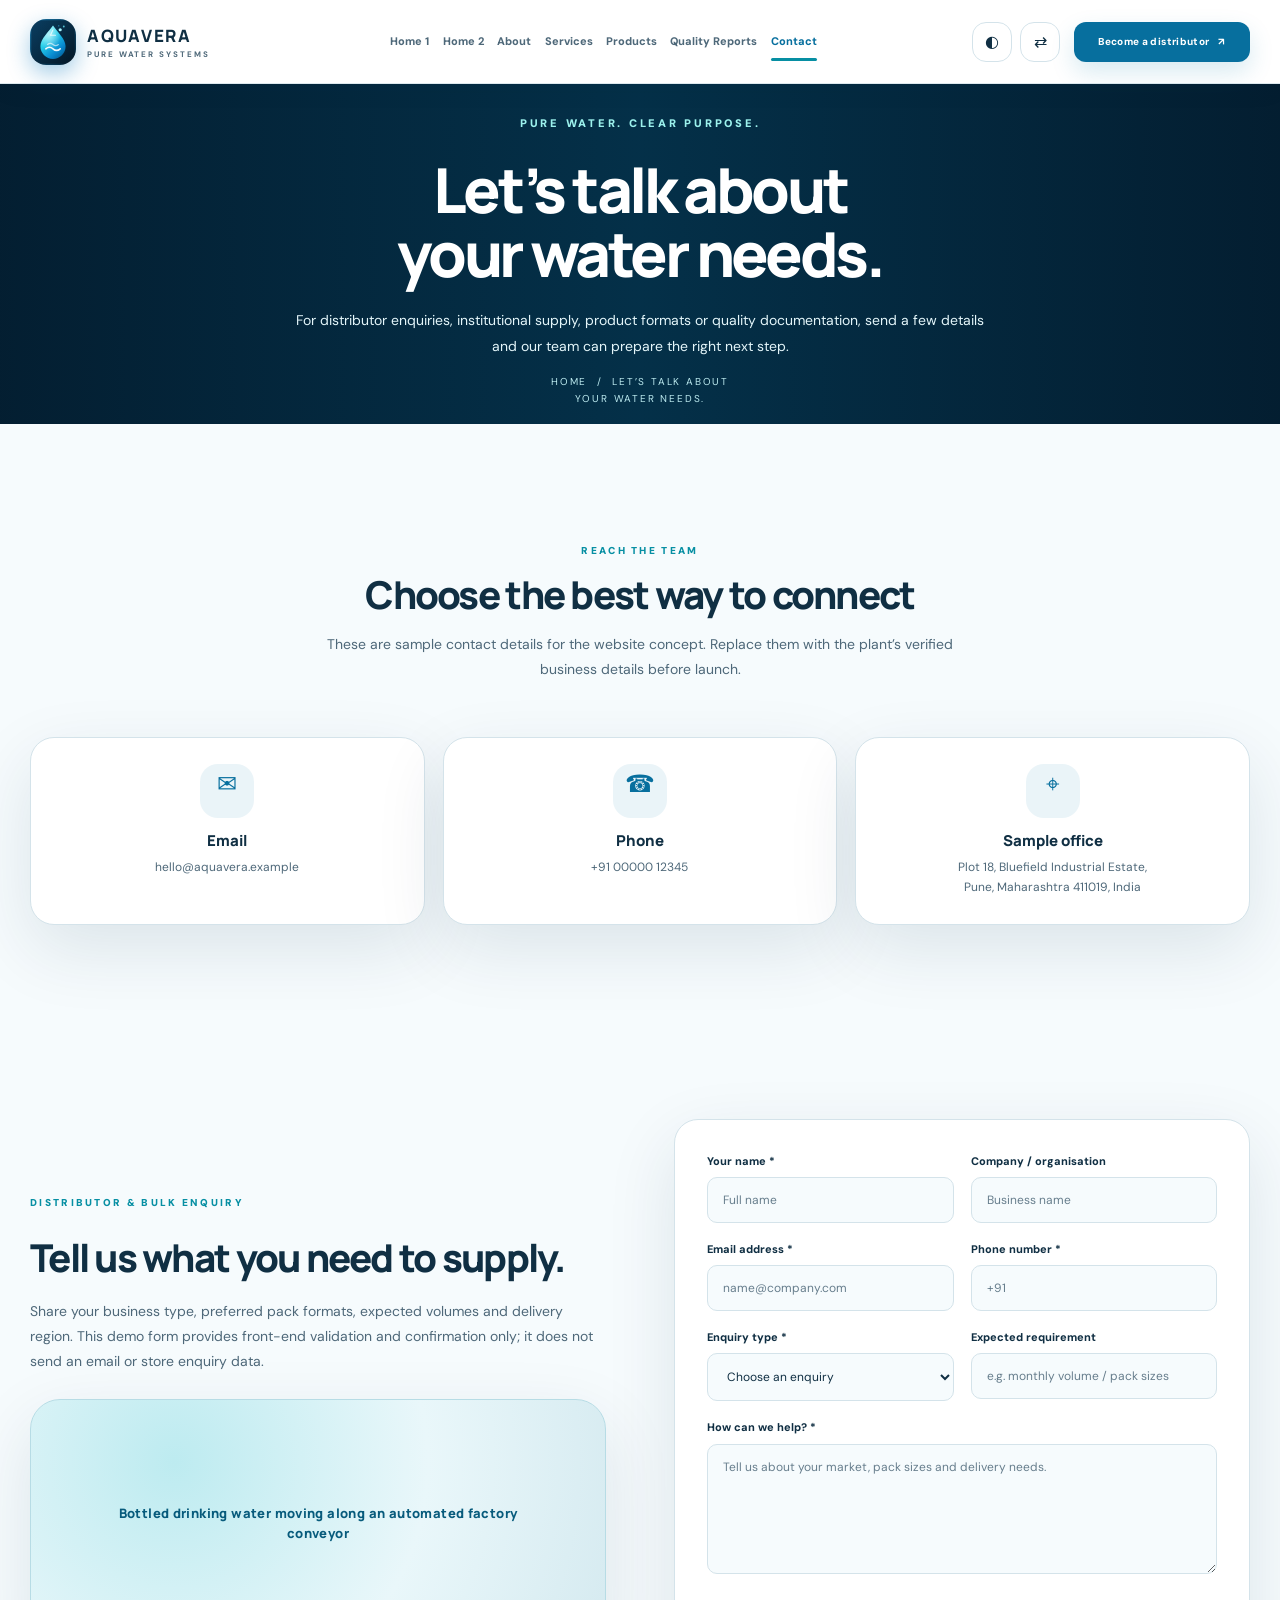
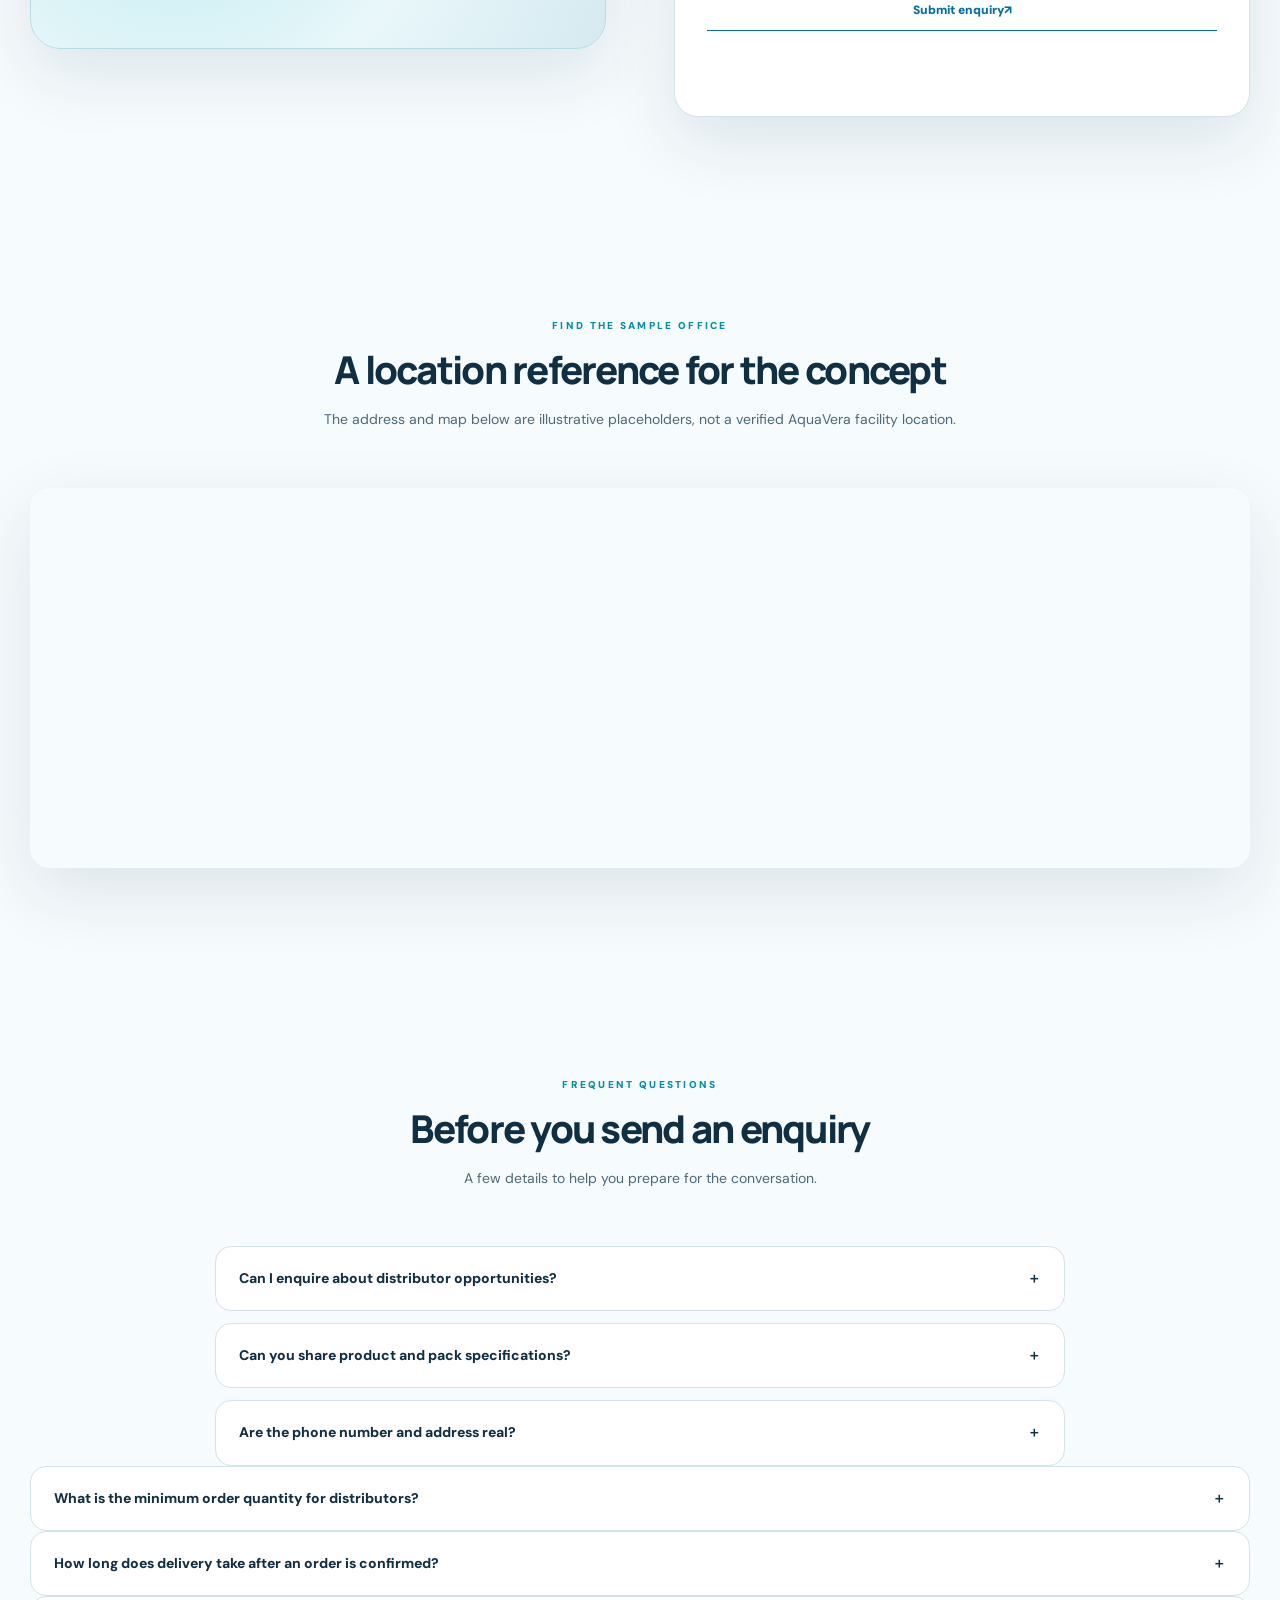
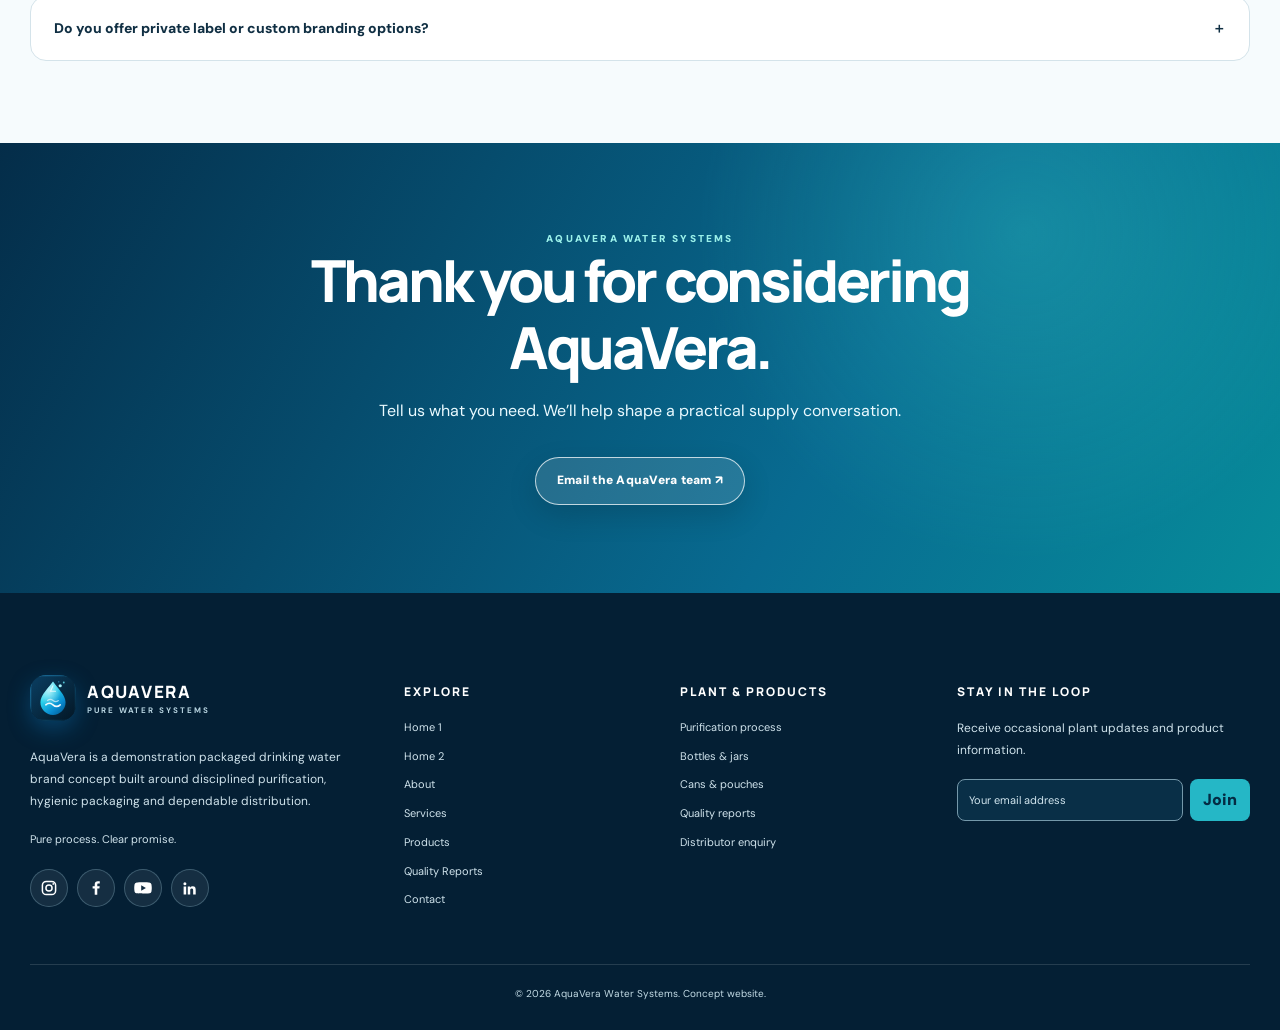
==== contact.html @ 840693f1 "Initial commit for Packaged Drinking Water Plant" ====
<!doctype html><html lang="en" dir="ltr" data-theme="light"><head>
<meta charset="utf-8"><meta name="viewport" content="width=device-width,initial-scale=1">
<title>Contact | AquaVera</title><meta name="description" content="Contact AquaVera for sample distributor, bulk supply, product and quality enquiries.">
<meta name="theme-color" content="#087bb8"><link rel="icon" href="assets/favicon.svg" type="image/svg+xml">
<link rel="preconnect" href="https://fonts.googleapis.com"><link rel="preconnect" href="https://fonts.gstatic.com" crossorigin>
<link rel="stylesheet" href="assets/style.css">
<script>try{let t=localStorage.getItem('aquavera-theme');if(t)document.documentElement.dataset.theme=t;let d=localStorage.getItem('aquavera-dir');if(d)document.documentElement.dir=d;}catch(e){}</script>
</head><body class="inner-page"><header class="site-header"><div class="container nav-wrap">
      <a class="brand" href="index.html" aria-label="AquaVera home"><span class="brand-mark"><span class="brand-drop"></span></span><span class="brand-name">AQUAVERA<small>PURE WATER SYSTEMS</small></span></a>
      <nav class="nav-links" aria-label="Main navigation"><a href="index.html" class="">Home 1</a><a href="home-2.html" class="">Home 2</a><a href="about.html" class="">About</a><a href="services.html" class="">Services</a><a href="products.html" class="">Products</a><a href="quality.html" class="">Quality Reports</a><a href="contact.html" class="active">Contact</a>
       <div class="mobile-tools"><button class="tool-btn theme-toggle" aria-label="Switch light or dark theme" title="Theme">◐</button><button class="tool-btn dir-toggle" aria-label="Switch RTL or LTR" title="RTL / LTR">⇄</button></div>
       <a class="mobile-nav-cta" href="contact.html#distributor">Become a distributor <span aria-hidden="true">↗</span></a>
      </nav>
      <div class="nav-tools"><button class="tool-btn theme-toggle" aria-label="Switch light or dark theme" title="Theme">◐</button><button class="tool-btn dir-toggle" aria-label="Switch RTL or LTR" title="RTL / LTR">⇄</button></div><a class="nav-cta" href="contact.html#distributor">Become a distributor <span>↗</span></a>
      
      <button class="menu-toggle" type="button" aria-label="Open navigation menu" aria-expanded="false"><span></span><span></span><span></span></button>
    </div></header><main><section class="hero inner-hero" style="background-image:url('https://images.pexels.com/photos/40800623/pexels-photo-40800623.jpeg?cs=srgb&dl=pexels-tu-n-nguy-n-van-2158117329-40800623.jpg&fm=jpg')">
      <div class="hero-content reveal"><span class="eyebrow">PURE WATER. CLEAR PURPOSE.</span><h1>Let’s talk about<br>your water needs.</h1><p>For distributor enquiries, institutional supply, product formats or quality documentation, send a few details and our team can prepare the right next step.</p>
      <div class="hero-actions"><a class="text-link" href="products.html">Explore our range <span>↗</span></a><a class="text-link" href="contact.html#distributor">Talk to our team</a></div>
      <div class="breadcrumb">Home&nbsp; / &nbsp;Let’s talk about<br>your water needs.</div>
      </div></section><section class="section"><div class="container"><div class="section-head reveal"><span class="eyebrow">REACH THE TEAM</span><h2>Choose the best way to connect</h2><p>These are sample contact details for the website concept. Replace them with the plant’s verified business details before launch.</p></div>
 <div class="contact-grid"><article class="contact-card reveal"><div class="value-icon">✉</div><h3>Email</h3><p><a href="mailto:hello@aquavera.example">hello@aquavera.example</a></p></article><article class="contact-card reveal"><div class="value-icon">☎</div><h3>Phone</h3><p><a href="tel:+910000012345">+91 00000 12345</a></p></article><article class="contact-card reveal"><div class="value-icon">⌖</div><h3>Sample office</h3><p>Plot 18, Bluefield Industrial Estate,<br>Pune, Maharashtra 411019, India</p></article></div>
 </div></section><section class="section compact" id="distributor"><div class="container two-col"><div class="copy reveal"><span class="eyebrow">DISTRIBUTOR & BULK ENQUIRY</span><h2>Tell us what you need to supply.</h2><p>Share your business type, preferred pack formats, expected volumes and delivery region. This demo form provides front-end validation and confirmation only; it does not send an email or store enquiry data.</p><div class="media-frame media-small reveal" style="margin-top:24px"><img src="https://images.pexels.com/photos/18631424/pexels-photo-18631424.jpeg?cs=srgb&dl=pexels-vladimirsrajber-18631424.jpg&fm=jpg" alt="Bottled drinking water moving along an automated factory conveyor" loading="lazy" data-fallback class=""></div></div>
 <form class="form-card reveal" id="distributorForm"><div class="form-grid">
 <div class="field"><label for="name">Your name *</label><input id="name" name="name" required placeholder="Full name"></div>
 <div class="field"><label for="company">Company / organisation</label><input id="company" name="company" placeholder="Business name"></div>
 <div class="field"><label for="email">Email address *</label><input id="email" name="email" type="email" required placeholder="name@company.com"></div>
 <div class="field"><label for="phone">Phone number *</label><input id="phone" name="phone" type="tel" required pattern="[0-9+() -](7, 18)" placeholder="+91"></div>
 <div class="field"><label for="interest">Enquiry type *</label><select id="interest" name="interest" required><option value="">Choose an enquiry</option><option>Become a distributor</option><option>Bulk / institutional supply</option><option>Product formats</option><option>Quality documentation</option><option>Other</option></select></div>
 <div class="field"><label for="volume">Expected requirement</label><input id="volume" name="volume" placeholder="e.g. monthly volume / pack sizes"></div>
 <div class="field full"><label for="message">How can we help? *</label><textarea id="message" name="message" required placeholder="Tell us about your market, pack sizes and delivery needs."></textarea></div>
 <div class="field full"><button class="plain-submit" type="submit">Submit enquiry <span>↗</span></button><p class="form-feedback" id="formFeedback" aria-live="polite"></p></div>
 </div></form>
 </div></section><section class="section"><div class="container"><div class="section-head reveal"><span class="eyebrow">FIND THE SAMPLE OFFICE</span><h2>A location reference for the concept</h2><p>The address and map below are illustrative placeholders, not a verified AquaVera facility location.</p></div>
 <iframe class="map-frame reveal" title="Map showing a sample industrial area in Pune" loading="lazy" referrerpolicy="no-referrer-when-downgrade" src="https://www.google.com/maps?q=Bluefield%20Industrial%20Estate%2C%20Pune%2C%20Maharashtra&output=embed"></iframe>
 </div></section><section class="section compact"><div class="container"><div class="section-head reveal"><span class="eyebrow">FREQUENT QUESTIONS</span><h2>Before you send an enquiry</h2><p>A few details to help you prepare for the conversation.</p></div>
 <div class="faq-list"><div class="faq-item"><button class="faq-question" aria-expanded="false">Can I enquire about distributor opportunities? <span>＋</span></button><div class="faq-answer">Yes. Use the enquiry form and select “Become a distributor”. Include your target region, customer channels and estimated monthly requirement.</div></div><div class="faq-item"><button class="faq-question" aria-expanded="false">Can you share product and pack specifications? <span>＋</span></button><div class="faq-answer">Product availability and specifications must be confirmed by the operating plant. You can request the relevant product details through the form.</div></div><div class="faq-item"><button class="faq-question" aria-expanded="false">Are the phone number and address real? <span>＋</span></button><div class="faq-answer">No. They are dummy sample details for this design concept and must be replaced before the website goes live.</div></div></div><div class="faq-item"><button class="faq-question" aria-expanded="false">What is the minimum order quantity for distributors? <span>＋</span></button><div class="faq-answer">Minimum order quantities depend on the pack type and delivery region. Typically, bulk distribution begins at a pallet-level commitment. Contact us through the form for pack-specific MOQ details.</div></div><div class="faq-item"><button class="faq-question" aria-expanded="false">How long does delivery take after an order is confirmed? <span>＋</span></button><div class="faq-answer">Standard dispatch timelines range from 2 to 5 working days depending on stock availability, pack type, and delivery distance. Expedited delivery for large institutional orders can be discussed at the time of enquiry.</div></div><div class="faq-item"><button class="faq-question" aria-expanded="false">Do you offer private label or custom branding options? <span>＋</span></button><div class="faq-answer">Yes. AquaVera can explore private label packaging for established distributors and institutional buyers. This includes custom labels, cap colours, and selected pack formats. Reach out through the enquiry form with your branding brief.</div></div>
 </div></section><section class="quote-band"><div class="container reveal"><span class="eyebrow">AQUAVERA WATER SYSTEMS</span><h2>Thank you for considering AquaVera.</h2><p>Tell us what you need. We’ll help shape a practical supply conversation.</p><a class="text-link" href="mailto:hello@aquavera.example">Email the AquaVera team ↗</a></div></section></main><footer class="footer"><div class="container">
     <div class="footer-grid">
      <div><a class="brand" href="index.html" aria-label="AquaVera home"><span class="brand-mark"><span class="brand-drop"></span></span><span class="brand-name">AQUAVERA<small>PURE WATER SYSTEMS</small></span></a><p class="footer-intro">AquaVera is a demonstration packaged drinking water brand concept built around disciplined purification, hygienic packaging and dependable distribution.</p><div class="footer-links"><span>Pure process. Clear promise.</span></div><div class="footer-social" aria-label="Social media links">
<a class="social-btn" href="https://www.instagram.com/" target="_blank" rel="noopener noreferrer" aria-label="Instagram"><svg viewBox="0 0 24 24" aria-hidden="true"><rect x="3.2" y="3.2" width="17.6" height="17.6" rx="5.2" fill="none" stroke="currentColor" stroke-width="2"/><circle cx="12" cy="12" r="4.1" fill="none" stroke="currentColor" stroke-width="2"/><circle cx="17.7" cy="6.6" r="1.2" fill="currentColor"/></svg></a>
<a class="social-btn" href="https://www.facebook.com/" target="_blank" rel="noopener noreferrer" aria-label="Facebook"><svg viewBox="0 0 24 24" aria-hidden="true"><path fill="currentColor" d="M13.7 21v-8.2h2.8l.4-3.2h-3.2V7.5c0-.9.3-1.6 1.6-1.6H17V3.1c-.3 0-1.3-.1-2.5-.1-2.5 0-4.2 1.5-4.2 4.3v2.3H7.5v3.2h2.8V21z"/></svg></a>
<a class="social-btn" href="https://www.youtube.com/" target="_blank" rel="noopener noreferrer" aria-label="YouTube"><svg viewBox="0 0 24 24" aria-hidden="true"><path fill="currentColor" d="M23.2 7a3 3 0 0 0-2.1-2.1C19.2 4.4 12 4.4 12 4.4s-7.2 0-9.1.5A3 3 0 0 0 .8 7 31 31 0 0 0 .3 12a31 31 0 0 0 .5 5 3 3 0 0 0 2.1 2.1c1.9.5 9.1.5 9.1.5s7.2 0 9.1-.5a3 3 0 0 0 2.1-2.1 31 31 0 0 0 .5-5 31 31 0 0 0-.5-5ZM9.6 15.7V8.3l6.3 3.7z"/></svg></a>
<a class="social-btn" href="https://www.linkedin.com/" target="_blank" rel="noopener noreferrer" aria-label="LinkedIn"><svg viewBox="0 0 24 24" aria-hidden="true"><path fill="currentColor" d="M5.2 8.4a2 2 0 1 0 0-4 2 2 0 0 0 0 4ZM3.5 10h3.4v10.5H3.5zm5.5 0h3.3v1.4h.1a3.6 3.6 0 0 1 3.2-1.7c3.4 0 4 2.2 4 5v5.8h-3.4v-5.1c0-1.2 0-2.8-1.8-2.8s-2.1 1.3-2.1 2.7v5.2H9z"/></svg></a>
</div></div>
      <div><h3>Explore</h3><div class="footer-links"><a href="index.html">Home 1</a><a href="home-2.html">Home 2</a><a href="about.html">About</a><a href="services.html">Services</a><a href="products.html">Products</a><a href="quality.html">Quality Reports</a><a href="contact.html">Contact</a></div></div>
      <div><h3>Plant & Products</h3><div class="footer-links"><a href="services.html">Purification process</a><a href="products.html">Bottles & jars</a><a href="products.html">Cans & pouches</a><a href="quality.html">Quality reports</a><a href="contact.html#distributor">Distributor enquiry</a></div></div>
      <div><h3>Stay in the loop</h3><p class="footer-intro">Receive occasional plant updates and product information.</p><form class="footer-newsletter"><input type="email" required placeholder="Your email address" aria-label="Your email address"><button type="submit">Join</button></form><p class="form-feedback" aria-live="polite"></p></div>
     </div><div class="footer-bottom"><span>© 2026 AquaVera Water Systems. Concept website.</span></div>
    </div></footer><a href="#" class="back-top" aria-label="Back to top">↑</a><script src="assets/app.js"></script></body></html>
---- assets/style.css ----
@import url('https://fonts.googleapis.com/css2?family=DM+Sans:wght@400;500;600;700&family=Manrope:wght@400;500;600;700;800&display=swap');
:root{
 --bg:#f4f9fc;--surface:#fff;--surface-2:#eaf3f8;--text:#102c3e;--muted:#597385;--line:#d6e4eb;
 --blue:#087bb8;--blue-2:#075b8d;--aqua:#1ab8c8;--mint:#b8f2e9;--nav:#ffffffeb;--shadow:0 18px 50px rgba(12,57,81,.10);
 --inner-hero-height-desktop:300px;--inner-hero-height-tablet:260px;--inner-hero-height-mobile:220px;
 --radius:22px;--container:1180px
}
html[data-theme="dark"]{
 --bg:#071c2b;--surface:#0d2a3d;--surface-2:#12354a;--text:#edf8fc;--muted:#a8c2d0;--line:#24485d;
 --blue:#39bce5;--blue-2:#8bdcf1;--aqua:#53d5dc;--mint:#163d4b;--nav:#092438f2;--shadow:0 18px 55px rgba(0,0,0,.28)
}
*{box-sizing:border-box}
html{scroll-behavior:smooth;scroll-padding-top:92px}
body{margin:0;background:var(--bg);color:var(--text);font-family:"DM Sans",sans-serif;line-height:1.65;transition:background .25s,color .25s;overflow-x:hidden}
body,button,input,textarea,select{font-family:"DM Sans",sans-serif}
img{display:block;max-width:100%}
a{color:inherit;text-decoration:none}
button{font:inherit}
.container{width:min(var(--container),calc(100% - 48px));margin-inline:auto}
.site-header{position:sticky;top:0;z-index:1000;background:var(--nav);backdrop-filter:blur(18px);border-bottom:1px solid var(--line);transition:background .3s,box-shadow .3s,border-color .3s}
.site-header.scrolled{background:color-mix(in srgb,var(--nav) 92%,transparent);box-shadow:0 10px 30px rgba(3,27,45,.14);border-bottom-color:color-mix(in srgb,var(--line) 75%,var(--aqua))}
.nav-wrap{height:82px;display:flex;align-items:center;justify-content:space-between;gap:24px}
.brand{display:inline-flex;align-items:center;gap:11px;min-width:190px}
.brand-mark{width:42px;height:42px;border-radius:14px;background:linear-gradient(145deg,#0a8dc4,#063b63);display:grid;place-items:center;position:relative;box-shadow:inset 0 2px 3px #ffffff66,0 7px 18px #087bb833}
.brand-drop{width:18px;height:23px;background:linear-gradient(145deg,#8af2ef,#14b8cb);border-radius:70% 35% 65% 35%;transform:rotate(45deg);box-shadow:inset -2px -2px 4px #087bb866}
.brand-name{font:800 16px/1 "Manrope",sans-serif;letter-spacing:.08em;color:var(--text)}
.brand-name small{display:block;margin-top:6px;font:700 8px/1 "DM Sans",sans-serif;letter-spacing:.24em;color:var(--muted)}
.nav-links{display:flex;align-items:center;justify-content:center;gap:clamp(13px,2vw,27px);flex:1}
.nav-links a{font-size:12px;font-weight:700;color:var(--muted);white-space:nowrap;position:relative;padding:10px 0}
.nav-links a:hover,.nav-links a.active{color:var(--blue)}
.nav-links a.active:after{content:"";height:2px;background:var(--aqua);position:absolute;bottom:2px;left:0;right:0;border-radius:2px}
.nav-tools{display:flex;align-items:center;gap:8px}
.tool-btn{border:1px solid var(--line);background:var(--surface);color:var(--text);width:38px;height:38px;border-radius:50%;display:grid;place-items:center;cursor:pointer;transition:.2s}
.tool-btn:hover{border-color:var(--aqua);color:var(--blue);transform:translateY(-2px)}
.nav-cta,.btn{display:inline-flex;align-items:center;justify-content:center;gap:9px;border:0;border-radius:999px;padding:13px 21px;background:var(--blue);color:#fff;font-size:12px;font-weight:800;letter-spacing:.02em;cursor:pointer;transition:transform .22s,box-shadow .22s,background .22s}
.nav-cta:hover,.btn:hover{transform:translateY(-3px);box-shadow:0 12px 25px #087bb833;background:var(--blue-2)}
.btn-outline{background:transparent;color:var(--blue);border:1px solid var(--blue)}
.btn-outline:hover{color:#fff}
.menu-toggle{display:none;width:42px;height:42px;border:1px solid var(--line);background:var(--surface);border-radius:12px;cursor:pointer;align-items:center;justify-content:center;flex-direction:column;gap:5px}
.menu-toggle span{width:18px;height:2px;background:var(--text);border-radius:2px;transition:.2s}
.menu-toggle[aria-expanded="true"] span:first-child{transform:translateY(7px) rotate(45deg)}
.menu-toggle[aria-expanded="true"] span:nth-child(2){opacity:0}
.menu-toggle[aria-expanded="true"] span:last-child{transform:translateY(-7px) rotate(-45deg)}
.mobile-tools{display:none}
.hero{position:relative;isolation:isolate;display:grid;place-items:center;text-align:center;overflow:hidden;background:#073b5a;color:#fff}
.home-hero{min-height:650px;padding:100px 0;background-size:cover;background-position:center}
.home-hero:before,.inner-hero:before{content:"";position:absolute;inset:0;z-index:-1;background:linear-gradient(90deg,rgba(3,30,48,.82),rgba(4,50,76,.55),rgba(2,35,55,.72))}
.home-hero:after{content:"";position:absolute;inset:0;z-index:-1;background:radial-gradient(circle at 50% 15%,#51d7dc33,transparent 42%)}
.hero-content{width:min(900px,calc(100% - 36px));margin:auto;text-align:center}
.eyebrow{display:inline-flex;align-items:center;gap:9px;text-transform:uppercase;letter-spacing:.22em;font-size:10px;font-weight:900;color:var(--aqua)}
.hero .eyebrow{color:#9cf2ed}
.hero h1{font:800 clamp(42px,6vw,76px)/1.08 "Manrope",sans-serif;letter-spacing:-.055em;margin:20px auto 18px;max-width:900px;color:#fff;text-align:center}
.hero h1 span{color:#9af0e9}
.hero p{max-width:680px;margin:0 auto 28px;color:#e4f5fa;font-size:16px;line-height:1.8;text-align:center}
.hero-actions{display:flex;justify-content:center;align-items:center;gap:12px;flex-wrap:wrap}
.hero .btn-outline{color:#fff;border-color:#ffffffa8}
.hero .btn-outline:hover{background:#ffffff22}
.hero-note{margin:36px auto 0;color:#d5eff6;font-size:10px;letter-spacing:.12em;text-transform:uppercase}
.hero-note b{color:#9af0e9}
.inner-hero{height:var(--inner-hero-height-desktop);min-height:var(--inner-hero-height-desktop);padding:25px 0;background-size:cover;background-position:center;display:grid;place-items:center;text-align:center;position:relative;isolation:isolate;color:#fff}
.inner-hero:before{background:linear-gradient(90deg,rgba(2,27,43,.84),rgba(2,50,76,.66),rgba(2,27,43,.84))}
.inner-hero .hero-content{width:min(850px,calc(100% - 36px))}
.inner-hero h1{font:800 clamp(34px,4.4vw,54px)/1.12 "Manrope",sans-serif;margin:8px auto 9px;color:#fff;text-align:center;letter-spacing:-.04em}
.inner-hero p{font-size:13px;color:#e2f5fa;margin:0 auto;max-width:650px}
.breadcrumb{font-size:10px;letter-spacing:.12em;text-transform:uppercase;color:#bdebf0;margin-top:14px}
section{scroll-margin-top:90px}
.section{padding:100px 0;position:relative}
.section.compact{padding:76px 0}
.section-head{text-align:center;max-width:760px;margin:0 auto 46px}
.section-head .eyebrow{margin-bottom:13px}
.section-head h2{font:800 clamp(30px,4vw,48px)/1.16 "Manrope",sans-serif;letter-spacing:-.045em;margin:0 auto 15px;text-align:center;color:var(--text)}
.section-head p{color:var(--muted);font-size:14px;margin:0 auto;text-align:center;max-width:650px}
.center{text-align:center}
.grid{display:grid;gap:24px}
.two-col{display:grid;grid-template-columns:1fr 1fr;gap:60px;align-items:center}
.media-frame{position:relative;border-radius:var(--radius);overflow:hidden;background:linear-gradient(135deg,#cceef1,#eaf5fa);box-shadow:var(--shadow)}
.media-frame img{width:100%;height:100%;object-fit:cover;transition:transform .7s}
.media-frame:hover img{transform:scale(1.045)}
.media-tall{height:510px}
.media-wide{height:360px}
.media-small{height:250px}
.image-caption{position:absolute;left:16px;right:16px;bottom:16px;background:#052f49d9;color:#fff;border-radius:12px;padding:13px 16px;font-size:11px;backdrop-filter:blur(8px)}
.copy{text-align:left}
.copy h2{font:800 clamp(30px,3.6vw,45px)/1.16 "Manrope",sans-serif;letter-spacing:-.045em;margin:12px 0 18px;text-align:left}
.copy p{color:var(--muted);font-size:14px;line-height:1.85;text-align:left}
.copy .actions{display:flex;justify-content:flex-start;gap:12px;flex-wrap:wrap;margin-top:24px}
.stat-strip{background:var(--surface);border-block:1px solid var(--line);padding:28px 0}
.stats{display:grid;grid-template-columns:repeat(4,1fr);gap:20px}
.stat{text-align:center;padding:12px}
.stat strong{display:block;font:800 32px/1.2 "Manrope",sans-serif;color:var(--blue)}
.stat span{display:block;color:var(--muted);font-size:10px;font-weight:800;letter-spacing:.13em;text-transform:uppercase;margin-top:7px}
.feature-grid{grid-template-columns:repeat(3,1fr)}
.feature-card{background:var(--surface);border:1px solid var(--line);border-radius:18px;overflow:hidden;box-shadow:var(--shadow);transition:transform .25s,border-color .25s}
.feature-card:hover{transform:translateY(-7px);border-color:var(--aqua)}
.feature-card .card-image{height:210px;overflow:hidden;background:var(--surface-2)}
.feature-card .card-image img{width:100%;height:100%;object-fit:cover;transition:transform .6s}
.feature-card:hover .card-image img{transform:scale(1.05)}
.card-body{padding:24px}
.card-body .index{font-size:10px;color:var(--blue);letter-spacing:.14em;font-weight:900}
.card-body h3{font:800 20px/1.25 "Manrope",sans-serif;margin:8px 0 10px;text-align:center}
.card-body p{color:var(--muted);font-size:12px;line-height:1.8;text-align:center;margin:0}
.text-link{display:inline-flex;align-items:center;justify-content:center;gap:8px;color:var(--blue);font-size:11px;font-weight:900;margin-top:16px}
.text-link:hover{color:var(--aqua)}
.process-grid{display:grid;grid-template-columns:repeat(4,1fr);gap:16px}
.process-card{padding:24px 18px;border:1px solid var(--line);border-radius:16px;background:var(--surface);text-align:center;position:relative;overflow:hidden}
.process-card:before{content:"";position:absolute;inset:0 auto 0 0;width:3px;background:linear-gradient(var(--aqua),var(--blue));opacity:.7}
.process-card .step{width:42px;height:42px;border-radius:50%;display:grid;place-items:center;background:var(--surface-2);color:var(--blue);font:800 13px "Manrope";margin:0 auto 14px}
.process-card h3{font:800 15px "Manrope";margin:0 0 8px;text-align:center}
.process-card p{font-size:11px;color:var(--muted);margin:0;text-align:center}
.split-band{background:var(--surface-2);overflow:hidden}
.split-band .container{display:grid;grid-template-columns:1fr 1fr;align-items:center;gap:56px}
.split-band .media-frame{border-radius:0 100px 0 0;box-shadow:none}
.split-band .copy{padding:30px 0}
.quote-band{background:linear-gradient(120deg,#063b5c,#087bb8);color:white;padding:74px 0;text-align:center;position:relative;overflow:hidden}
.quote-band h2{color:white;font:800 clamp(30px,4vw,48px)/1.15 "Manrope";margin:0 auto 15px;text-align:center}
.quote-band p{color:#d8f1f7;max-width:640px;margin:0 auto 24px;text-align:center}
.quote-band .btn{background:#fff;color:#075b8d}
.quote-band .eyebrow{color:#9af0e9}
.timeline{max-width:850px;margin:auto;display:grid;gap:0}
.timeline-item{display:grid;grid-template-columns:120px 1fr;gap:25px;padding:22px 0;border-bottom:1px solid var(--line);align-items:start}
.timeline-item time{font:800 18px "Manrope";color:var(--blue);text-align:center}
.timeline-item h3{margin:0 0 5px;font:800 17px "Manrope";text-align:center}
.timeline-item p{margin:0;color:var(--muted);font-size:12px;text-align:center}
.product-grid{display:grid;grid-template-columns:repeat(3,1fr);gap:22px}
.product-card{border:1px solid var(--line);border-radius:20px;background:var(--surface);overflow:hidden;box-shadow:var(--shadow)}
.product-card img{width:100%;height:245px;object-fit:cover;background:var(--surface-2)}
.product-card .card-body{padding:23px;text-align:center}
.product-tag{display:inline-block;background:var(--surface-2);color:var(--blue);border-radius:50px;padding:5px 11px;font-size:9px;font-weight:900;letter-spacing:.1em;text-transform:uppercase}
.product-card h3{text-align:center;font:800 21px "Manrope";margin:12px 0 6px}
.product-card p{text-align:center;color:var(--muted);font-size:12px;margin:0}
.product-specs{display:flex;justify-content:center;gap:9px;flex-wrap:wrap;margin:15px 0}
.product-specs span{font-size:10px;padding:6px 10px;border-radius:40px;background:var(--surface-2);color:var(--muted)}
.value-grid{display:grid;grid-template-columns:repeat(3,1fr);gap:18px}
.value-card{padding:26px;border:1px solid var(--line);border-radius:16px;background:var(--surface);text-align:center}
.value-icon{width:48px;height:48px;border-radius:15px;background:var(--surface-2);color:var(--blue);display:grid;place-items:center;font-size:22px;margin:0 auto 15px}
.value-card h3{font:800 17px "Manrope";text-align:center;margin:0 0 8px}
.value-card p{font-size:12px;color:var(--muted);text-align:center;margin:0}
.quality-list{display:grid;grid-template-columns:1fr 1fr;gap:16px}
.quality-item{display:flex;gap:15px;padding:20px;border-radius:14px;background:var(--surface);border:1px solid var(--line);align-items:flex-start}
.quality-item .tick{flex:0 0 28px;height:28px;border-radius:50%;background:#d6f8f0;color:#087b69;display:grid;place-items:center;font-weight:900}
.quality-item h3{font:800 14px "Manrope";margin:0 0 4px;text-align:start}
.quality-item p{font-size:11px;color:var(--muted);margin:0}
.report-table-wrap{overflow-x:auto;border:1px solid var(--line);border-radius:16px;background:var(--surface);box-shadow:var(--shadow)}
.report-table{width:100%;border-collapse:collapse;min-width:680px}
.report-table th,.report-table td{padding:16px 18px;text-align:center;border-bottom:1px solid var(--line);font-size:12px}
.report-table th{background:var(--surface-2);color:var(--text);font-size:10px;letter-spacing:.1em;text-transform:uppercase}
.report-table td{color:var(--muted)}
.status{display:inline-flex;padding:5px 10px;border-radius:40px;background:#d9f8ed;color:#08745f;font-size:9px;font-weight:900}
.report-note{margin-top:15px;color:var(--muted);font-size:11px;text-align:center}
.form-card{background:var(--surface);border:1px solid var(--line);border-radius:22px;padding:32px;box-shadow:var(--shadow)}
.form-grid{display:grid;grid-template-columns:1fr 1fr;gap:17px}
.field{display:flex;flex-direction:column;gap:7px}
.field.full{grid-column:1/-1}
.field label{font-size:11px;font-weight:800;color:var(--text);text-align:start}
.field input,.field textarea,.field select{width:100%;padding:14px 15px;border:1px solid var(--line);border-radius:10px;background:var(--bg);color:var(--text);outline:none;font-size:12px}
.field input:focus,.field textarea:focus,.field select:focus{border-color:var(--blue);box-shadow:0 0 0 3px #1ab8c822}
.field textarea{min-height:130px;resize:vertical}
.field input::placeholder,.field textarea::placeholder{color:var(--muted);opacity:.85}
.form-feedback{font-size:12px;color:var(--blue);margin-top:14px;min-height:20px;text-align:center}
.contact-grid{display:grid;grid-template-columns:repeat(3,1fr);gap:18px}
.contact-card{padding:26px 20px;background:var(--surface);border:1px solid var(--line);border-radius:16px;text-align:center}
.contact-card .value-icon{margin-bottom:12px}
.contact-card h3{font:800 15px "Manrope";text-align:center;margin:0 0 7px}
.contact-card p,.contact-card a{font-size:12px;color:var(--muted);margin:0;text-align:center;overflow-wrap:anywhere}
.map-frame{width:100%;height:380px;border:0;border-radius:20px;filter:grayscale(.12) saturate(.85);box-shadow:var(--shadow)}
.faq-list{max-width:850px;margin:auto;display:grid;gap:12px}
.faq-item{border:1px solid var(--line);border-radius:14px;background:var(--surface);overflow:hidden}
.faq-question{width:100%;display:flex;justify-content:space-between;align-items:center;gap:15px;padding:18px 20px;border:0;background:transparent;color:var(--text);font-weight:800;font-size:13px;text-align:start;cursor:pointer}
.faq-answer{display:none;padding:0 20px 18px;color:var(--muted);font-size:12px}
.faq-item.open .faq-answer{display:block}
.footer{background:#062a42;color:#e8f6fb;padding:70px 0 24px}
.footer-grid{display:grid;grid-template-columns:1.4fr 1fr 1fr 1.2fr;gap:35px}
.footer .brand-name{color:#fff}.footer .brand-name small{color:#a8c8d8}
.footer-intro{color:#b6d1dd;font-size:12px;max-width:300px;margin:18px 0}
.footer h3{font:800 12px "Manrope";letter-spacing:.1em;text-transform:uppercase;color:#fff;margin:8px 0 18px;text-align:center}
.footer-links{display:grid;gap:10px;text-align:center}
.footer-links a,.footer-links span{font-size:11px;color:#b6d1dd}
.footer-links a:hover{color:#70e3e3}
.footer-newsletter{display:flex;gap:7px;margin-top:12px}
.footer-newsletter input{min-width:0;width:100%;padding:11px;border-radius:8px;border:1px solid #527487;background:#0b3a56;color:white;font-size:11px}
.footer-newsletter button{border:0;border-radius:8px;background:#25b7c6;color:#042c43;font-weight:900;padding:0 13px;cursor:pointer}
.footer-bottom{border-top:1px solid #ffffff22;margin-top:48px;padding-top:20px;display:flex;justify-content:space-between;gap:12px;flex-wrap:wrap;color:#a9c5d2;font-size:10px;text-align:center}
.back-top{position:fixed;bottom:22px;inset-inline-end:22px;width:42px;height:42px;border-radius:50%;background:var(--blue);color:white;display:grid;place-items:center;box-shadow:var(--shadow);opacity:0;pointer-events:none;transform:translateY(8px);transition:.25s;z-index:800}
.back-top.visible{opacity:1;pointer-events:auto;transform:none}
.reveal{opacity:0;transform:translateY(22px);transition:opacity .65s,transform .65s}
.reveal.in-view{opacity:1;transform:none}
.modal{position:fixed;inset:0;background:#001a2bbd;display:none;place-items:center;padding:20px;z-index:2000}
.modal.open{display:grid}
.modal-box{max-width:520px;width:100%;background:var(--surface);color:var(--text);padding:30px;border-radius:20px;box-shadow:var(--shadow);text-align:center}
.modal-box h3{text-align:center;font:800 22px "Manrope"}
.modal-box p{font-size:13px;color:var(--muted)}
.modal-close{border:0;background:var(--surface-2);color:var(--text);border-radius:50%;width:35px;height:35px;cursor:pointer;float:inline-end}
html[dir="rtl"] body{text-align:right}
html[dir="rtl"] .section-head,html[dir="rtl"] .hero-content,html[dir="rtl"] .hero h1,html[dir="rtl"] .hero p,html[dir="rtl"] .section-head h2,html[dir="rtl"] .section-head p,html[dir="rtl"] .card-body h3,html[dir="rtl"] .card-body p,html[dir="rtl"] .product-card h3,html[dir="rtl"] .product-card p,html[dir="rtl"] .value-card h3,html[dir="rtl"] .value-card p,html[dir="rtl"] .contact-card h3,html[dir="rtl"] .contact-card p{text-align:center}
html[dir="rtl"] .copy,html[dir="rtl"] .copy h2,html[dir="rtl"] .copy p{text-align:right;margin-inline:0}
html[dir="rtl"] .copy .actions{justify-content:flex-start}
html[dir="rtl"] .nav-links{direction:rtl}
html[dir="rtl"] .footer-links{text-align:center}
html[dir="rtl"] .footer-newsletter{direction:rtl}
@media(max-width:1050px){
 .nav-links{gap:13px}.nav-links a{font-size:11px}.nav-cta{padding:11px 15px}
 .two-col{gap:35px}.feature-grid{grid-template-columns:repeat(2,1fr)}.process-grid{grid-template-columns:repeat(2,1fr)}
 .footer-grid{grid-template-columns:repeat(2,1fr)}
}
@media(max-width:820px){
 .nav-wrap{height:72px}.nav-links{display:none}
 .nav-tools{display:none}
 .menu-toggle{display:flex}
 .nav-wrap.menu-open{position:relative}
 .nav-links.mobile-open{display:flex;position:absolute;top:72px;left:0;right:0;background:var(--surface);border:1px solid var(--line);box-shadow:var(--shadow);padding:20px 24px 12px;flex-direction:column;align-items:stretch;gap:0;max-height:calc(100vh - 80px);overflow:auto}
 .nav-links.mobile-open a{text-align:center;padding:13px}
 .mobile-tools{display:flex;justify-content:center;gap:10px;padding:16px 0;border-top:1px solid var(--line);margin-top:10px}
 .mobile-tools .tool-btn{width:44px;height:44px;font-size:17px}
 .nav-wrap.mobile-menu-open .nav-cta{display:none}
 .home-hero{min-height:590px}
 .inner-hero{height:var(--inner-hero-height-tablet);min-height:var(--inner-hero-height-tablet)}
 .two-col{grid-template-columns:1fr;gap:28px}
 .media-tall{height:380px}.media-wide{height:300px}
 .product-grid,.contact-grid{grid-template-columns:repeat(2,1fr)}
 .value-grid{grid-template-columns:repeat(2,1fr)}
}
@media(max-width:560px){
 .container{width:min(var(--container),calc(100% - 34px))}
 .home-hero{min-height:610px;padding:78px 0}
 .hero h1{font-size:clamp(39px,11vw,52px)}
 .hero p{font-size:13px}
 .inner-hero{height:var(--inner-hero-height-mobile);min-height:var(--inner-hero-height-mobile)}
 .inner-hero h1{font-size:34px}
 .section{padding:72px 0}.section.compact{padding:58px 0}
 .section-head{margin-bottom:30px}
 .feature-grid,.product-grid,.contact-grid,.value-grid,.quality-list,.stats{grid-template-columns:1fr}
 .process-grid{grid-template-columns:1fr 1fr;gap:10px}
 .process-card{padding:18px 12px}
 .media-tall{height:300px}.media-wide{height:245px}.media-small{height:210px}
 .split-band .container{grid-template-columns:1fr;gap:20px}
 .split-band .media-frame{border-radius:18px}
 .timeline-item{grid-template-columns:70px 1fr;gap:12px}
 .form-card{padding:21px}
 .form-grid{grid-template-columns:1fr}
 .field.full{grid-column:auto}
 .footer-grid{grid-template-columns:1fr;gap:28px}
 .footer-intro{margin-inline:auto;text-align:center}
 .footer-bottom{justify-content:center}
 .footer-newsletter{max-width:380px;margin-inline:auto}
 .nav-links.mobile-open{left:0;right:0}
 .quote-band{padding:58px 0}
}
@media(prefers-reduced-motion:reduce){*,*::before,*::after{scroll-behavior:auto!important;animation-duration:.01ms!important;transition-duration:.01ms!important}.reveal{opacity:1;transform:none}}

.product-symbol,.service-symbol{height:150px;display:grid;place-items:center;background:radial-gradient(circle at 50% 45%,#b7eef0,#e8f5f8 65%,#d9eaf1);color:#087bb8;font-size:58px;font-weight:800}
html[data-theme="dark"] .product-symbol,html[data-theme="dark"] .service-symbol{background:radial-gradient(circle at 50% 45%,#19536b,#103247 68%,#0c2638);color:#65dbe2}
.service-symbol{height:130px;font-size:46px}
.product-card img{background:var(--surface-2)}

/* AQUAVERA PREMIUM REDESIGN */
@import url('https://fonts.googleapis.com/css2?family=DM+Sans:wght@400;500;600;700&family=Manrope:wght@400;500;600;700;800&display=swap');
:root{
 --bg:#f7fbfc;--surface:#ffffff;--surface-2:#eaf5f7;--text:#082c43;--muted:#587184;--line:#d8e8ed;
 --blue:#087ba5;--blue-2:#045b80;--aqua:#21c5c5;--mint:#c9f5e9;--nav:#f9fdfeef;
 --shadow:0 24px 70px rgba(5,48,72,.11);--radius:26px;--container:1220px;
}
html[data-theme="dark"]{
 --bg:#061a29;--surface:#0c293c;--surface-2:#10384c;--text:#f1fbff;--muted:#aac4d0;--line:#24475b;
 --blue:#39c2db;--blue-2:#a1eaf2;--aqua:#56e0d5;--mint:#174b51;--nav:#071e30ed;
 --shadow:0 24px 70px rgba(0,0,0,.32);
}
body{font-family:"DM Sans",sans-serif;background:var(--bg);color:var(--text)}
.container{width:min(var(--container),calc(100% - 54px))}
.site-header{border-bottom:1px solid color-mix(in srgb,var(--line) 78%,transparent);box-shadow:0 7px 28px rgba(4,39,60,.035)}
.nav-wrap{height:88px}
.brand-mark{width:46px;height:46px;border-radius:16px;box-shadow:0 9px 24px #087ba533}
.brand-name{font-size:17px;letter-spacing:.1em}
.nav-links{gap:clamp(14px,1.9vw,26px)}
.nav-links a{font-size:12px;font-weight:800;letter-spacing:.015em}
.nav-links a.active:after{height:3px;border-radius:10px;bottom:0}
.tool-btn{width:40px;height:40px;border-radius:14px;background:var(--surface);font-size:16px}
.nav-cta,.btn{border-radius:12px;padding:14px 22px;letter-spacing:.035em;box-shadow:0 10px 25px rgba(8,123,165,.16)}
.btn-outline{box-shadow:none}
.hero{background-color:#052e48}
.home-hero{min-height:690px;padding:120px 0 112px;background-position:center 43%;background-size:cover}
.home-hero:before{background:linear-gradient(90deg,rgba(2,25,42,.83) 0%,rgba(3,43,64,.55) 52%,rgba(2,25,42,.69) 100%)}
.home-hero:after{background:radial-gradient(ellipse at 50% 0%,rgba(57,215,209,.23),transparent 52%),linear-gradient(180deg,transparent 65%,rgba(2,25,42,.23))}
.hero-content{max-width:980px}
.hero .eyebrow{font-size:11px;letter-spacing:.25em}
.hero h1{font-size:clamp(48px,7.2vw,88px);line-height:1.02;letter-spacing:-.065em;max-width:980px;margin:23px auto 22px;text-wrap:balance}
.hero h1 span{display:inline-block;color:#9cf3e9;position:relative;text-shadow:0 8px 30px rgba(17,202,195,.2)}
.hero h1 .hero-word{animation:wordFloat 5s ease-in-out infinite}
.hero p{font-size:16px;max-width:710px;line-height:1.9;color:#e4f6fa}
.hero-actions{gap:14px}
.hero .btn{min-width:175px;padding:16px 23px}
.hero .btn-outline{background:rgba(255,255,255,.08);border-color:rgba(255,255,255,.5);backdrop-filter:blur(10px)}
.hero-note{font-size:10px;letter-spacing:.19em;margin-top:42px}
.hero-note b{color:#75e9dc}
.inner-hero{height:340px;min-height:340px;background-position:center 44%}
.inner-hero:before{background:linear-gradient(90deg,rgba(3,26,43,.78),rgba(3,50,73,.52),rgba(3,26,43,.8))}
.inner-hero h1{font-size:clamp(38px,5vw,62px);letter-spacing:-.055em}
.inner-hero p{font-size:14px}
.breadcrumb{font-size:10px;letter-spacing:.18em}
.section{padding:112px 0}
.section.compact{padding:82px 0}
.section-head{margin-bottom:55px}
.section-head .eyebrow,.copy .eyebrow{font-size:10px;letter-spacing:.23em}
.section-head h2,.copy h2{font-size:clamp(34px,4.4vw,54px);letter-spacing:-.06em;line-height:1.1}
.section-head p,.copy p{font-size:14px;line-height:1.95}
.copy h2{max-width:620px;margin-inline:0;text-align:left}
.copy p{max-width:640px;margin-inline:0;text-align:left}
.two-col{gap:68px}
.media-frame{border-radius:30px;box-shadow:var(--shadow)}
.media-tall{height:550px}
.media-wide{height:390px}
.media-small{height:250px}
.image-caption{border-radius:14px;bottom:18px;left:18px;right:18px;padding:16px 18px;font-size:11px;letter-spacing:.02em}
.stat-strip{background:var(--surface);border-block:1px solid var(--line)}
.stat strong{font-size:36px;letter-spacing:-.05em}
.stat span{letter-spacing:.17em}
.feature-grid{gap:26px}
.feature-card{border-radius:24px;box-shadow:0 16px 42px rgba(4,45,68,.075)}
.feature-card .card-image{height:240px}
.card-body{padding:28px}
.card-body h3{font-size:21px;letter-spacing:-.03em}
.card-body p{font-size:12px;line-height:1.85}
.product-grid{gap:25px}
.product-card{border-radius:24px;box-shadow:0 18px 48px rgba(4,45,68,.08)}
.product-card img{height:255px}
.product-card .card-body{padding:26px}
.product-tag{letter-spacing:.16em}
.process-grid{gap:18px}
.process-card{border-radius:20px;padding:29px 20px;background:linear-gradient(160deg,var(--surface),var(--surface-2));box-shadow:0 14px 38px rgba(4,45,68,.05);transition:transform .3s,box-shadow .3s}
.process-card:hover{transform:translateY(-8px);box-shadow:var(--shadow)}
.process-card .step{width:48px;height:48px;font-size:14px;background:linear-gradient(135deg,var(--blue),var(--aqua));color:#fff;box-shadow:0 9px 20px #087ba52e}
.process-card h3{font-size:16px}
.split-band{background:var(--surface-2)}
.split-band .media-frame{border-radius:30px}
.value-grid{gap:22px}
.value-card{padding:32px 24px;border-radius:22px;box-shadow:0 14px 38px rgba(4,45,68,.045);transition:transform .3s,border-color .3s}
.value-card:hover{transform:translateY(-7px);border-color:var(--aqua)}
.value-icon{width:54px;height:54px;border-radius:18px;font-size:24px}
.quality-item{border-radius:18px;padding:23px}
.quote-band{padding:94px 0;background:radial-gradient(circle at 80% 20%,rgba(67,223,210,.24),transparent 30%),linear-gradient(120deg,#042d49,#086b91 65%,#078c9a)}
.quote-band h2{font-size:clamp(36px,5vw,58px);letter-spacing:-.055em}
.quote-band .btn{border-radius:999px}
.timeline-item{padding:26px 0}
.timeline-item time{font-size:20px}
.contact-card,.form-card{border-radius:24px;box-shadow:var(--shadow)}
.faq-item{border-radius:16px}
.faq-question{font-size:14px;padding:20px 23px}
.footer{background:#041f34;padding:82px 0 28px}
.footer h3{letter-spacing:.16em}
.footer-bottom{margin-top:55px}
.reveal{transform:translateY(30px) scale(.99);transition:opacity .8s cubic-bezier(.2,.75,.2,1),transform .8s cubic-bezier(.2,.75,.2,1)}
.reveal.in-view{transform:translateY(0) scale(1)}
@keyframes wordFloat{0%,100%{transform:translateY(0)}50%{transform:translateY(-7px)}}
@keyframes waterLine{0%{transform:scaleX(0);transform-origin:left}55%{transform:scaleX(1);transform-origin:left}56%{transform-origin:right}100%{transform:scaleX(0);transform-origin:right}}
@keyframes heroGlow{0%,100%{opacity:.35;transform:scale(.96)}50%{opacity:.9;transform:scale(1.06)}}
@keyframes drift{0%,100%{transform:translate3d(0,0,0)}50%{transform:translate3d(0,-13px,0)}}
.hero h1 span:after{content:"";position:absolute;left:3%;right:3%;height:4px;bottom:-10px;border-radius:20px;background:linear-gradient(90deg,#5ce4d5,#fff,#5ce4d5);animation:waterLine 4.4s ease-in-out infinite}
.home-hero .hero-content:before{content:"";position:absolute;width:250px;height:250px;border-radius:50%;background:rgba(46,211,205,.1);filter:blur(35px);top:10%;left:calc(50% - 125px);z-index:-1;animation:heroGlow 7s ease-in-out infinite}
.hero-content{position:relative}
.home-hero.variant-two{min-height:700px;background-position:center 50%}
.home-hero.variant-two:before{background:linear-gradient(180deg,rgba(2,27,45,.55),rgba(2,31,49,.83))}
.home-hero.variant-two .hero-content{max-width:1040px}
.home-hero.variant-two h1{font-size:clamp(46px,6.6vw,82px);max-width:900px}
.home-hero.variant-two h1 span{color:transparent;-webkit-text-stroke:1.5px #a6f1eb;text-shadow:none}
.home-hero.variant-two .hero-note{display:inline-flex;padding:12px 18px;border:1px solid #ffffff55;border-radius:50px;background:#ffffff10;backdrop-filter:blur(10px)}
.home-hero.variant-two .hero-content:after{content:"";position:absolute;width:115px;height:115px;border:1px solid #ffffff55;border-radius:50%;right:5%;top:2%;animation:drift 7s ease-in-out infinite}
.inner-page .nav-cta{display:none!important}
.inner-page main .btn{background:transparent!important;color:var(--blue)!important;border:0!important;border-radius:0!important;box-shadow:none!important;padding:8px 0!important;min-width:0!important}
.inner-page main .btn:hover{transform:translateX(4px)!important;color:var(--aqua)!important}
.inner-page main .btn-outline{border:0!important}
.inner-page main .hero-actions .btn{color:#fff!important}
.inner-page main .hero-actions .btn-outline{color:#fff!important}
.inner-page main .text-link{border:0;background:none;padding:5px 0}
.inner-page main .form-card button.btn{color:var(--blue)!important}
.inner-page main .form-card button.btn:hover{color:var(--aqua)!important}
.inner-page .inner-hero .hero-actions{display:none}
.inner-page .inner-hero{padding-inline:20px}
.premium-kicker{display:inline-flex;align-items:center;gap:10px;color:var(--aqua);font-size:10px;letter-spacing:.22em;font-weight:900;text-transform:uppercase}
.premium-kicker:before{content:"";width:28px;height:2px;background:currentColor}
.story-photo-grid{display:grid;grid-template-columns:1.15fr .85fr;gap:22px;align-items:stretch}
.story-photo-grid .photo-main{height:490px}
.story-photo-grid .photo-side{display:grid;grid-template-rows:1fr 1fr;gap:22px}
.story-photo-grid .photo-side .media-frame{height:234px}
.story-photo-grid img{width:100%;height:100%;object-fit:cover}
.story-note{padding:24px 28px;border-radius:20px;background:var(--surface);border:1px solid var(--line);box-shadow:var(--shadow);margin-top:-52px;position:relative;max-width:390px;margin-inline-start:auto}
.story-note strong{font:800 24px "Manrope";color:var(--blue)}
.story-note span{display:block;color:var(--muted);font-size:11px}
.image-feature{display:grid;grid-template-columns:repeat(3,1fr);gap:22px}
.image-feature article{position:relative;min-height:370px;overflow:hidden;border-radius:24px;background:var(--surface);box-shadow:var(--shadow)}
.image-feature img{width:100%;height:100%;position:absolute;inset:0;object-fit:cover;transition:transform .7s}
.image-feature article:hover img{transform:scale(1.07)}
.image-feature article:after{content:"";position:absolute;inset:0;background:linear-gradient(180deg,transparent 25%,rgba(2,25,43,.88))}
.image-feature .feature-copy{position:absolute;z-index:2;bottom:0;left:0;right:0;padding:26px;color:white;text-align:center}
.image-feature h3{font:800 22px "Manrope";margin:0 0 8px;text-align:center;color:white}
.image-feature p{font-size:12px;color:#d8edf2;margin:0;text-align:center}
.service-steps{display:grid;grid-template-columns:repeat(4,1fr);gap:16px}
.service-step{padding:26px 20px;border-radius:20px;background:var(--surface);border:1px solid var(--line);text-align:center;box-shadow:0 12px 34px rgba(5,47,68,.05)}
.service-step .number{font:800 28px "Manrope";color:var(--aqua)}
.service-step h3{font:800 15px "Manrope";text-align:center;margin:9px 0}
.service-step p{font-size:11px;color:var(--muted);margin:0;text-align:center}
.no-cta-inner .nav-cta{display:none!important}
@media(max-width:1050px){
 .nav-cta{display:none}.story-photo-grid{grid-template-columns:1fr}.story-photo-grid .photo-main{height:390px}
 .story-photo-grid .photo-side{grid-template-columns:1fr 1fr;grid-template-rows:1fr}
 .story-photo-grid .photo-side .media-frame{height:220px}
}
@media(max-width:820px){
 .nav-wrap{height:76px}.inner-hero{height:300px;min-height:300px}
 .home-hero{min-height:620px;padding:95px 0}
 .section{padding:82px 0}.section.compact{padding:64px 0}
 .service-steps{grid-template-columns:repeat(2,1fr)}
 .image-feature{grid-template-columns:1fr 1fr}
}
@media(max-width:560px){
 .container{width:calc(100% - 34px)}
 .nav-wrap{height:72px}.brand{min-width:0}.brand-name{font-size:15px}
 .home-hero,.home-hero.variant-two{min-height:620px;padding:80px 0}
 .hero h1{font-size:clamp(43px,12vw,58px);line-height:1.04}
 .hero p{font-size:13px;line-height:1.8}
 .hero-actions{flex-direction:column;align-items:center}
 .hero .btn{min-width:205px}
 .inner-hero{height:260px;min-height:260px}
 .inner-hero h1{font-size:36px}
 .section{padding:70px 0}.section.compact{padding:55px 0}
 .section-head{margin-bottom:34px}
 .section-head h2,.copy h2{font-size:34px}
 .media-tall{height:310px}.media-wide{height:260px}
 .story-photo-grid .photo-main{height:310px}
 .story-photo-grid .photo-side{grid-template-columns:1fr;grid-template-rows:1fr 1fr}
 .story-photo-grid .photo-side .media-frame{height:190px}
 .story-note{margin-top:14px;margin-inline:0}
 .image-feature{grid-template-columns:1fr}
 .image-feature article{min-height:320px}
 .service-steps{grid-template-columns:1fr 1fr;gap:10px}
 .service-step{padding:20px 12px}
 .inner-page main .hero-actions{display:none}
}
@media(prefers-reduced-motion:reduce){.hero h1 span:after,.hero h1 .hero-word,.home-hero .hero-content:before,.home-hero.variant-two .hero-content:after{animation:none!important}}

.inner-page main .plain-submit{display:inline-flex;align-items:center;justify-content:center;border:0;border-bottom:1px solid var(--blue);background:transparent;color:var(--blue);padding:10px 0;font-size:12px;font-weight:900;cursor:pointer}
.inner-page main .plain-submit:hover{color:var(--aqua);border-color:var(--aqua)}
.inner-page main .actions{justify-content:center}
.inner-page main .text-link{font-size:12px}

/* Distinct premium rhythm for the two homepages */
body:not(.inner-page) main>section:nth-of-type(2){background:linear-gradient(180deg,var(--bg),var(--surface))}
body:not(.inner-page) main>section:nth-of-type(3){background:var(--surface-2)}
body:not(.inner-page) main>section:nth-of-type(4){background:var(--bg);position:relative}
body:not(.inner-page) main>section:nth-of-type(5){background:var(--surface)}
body:not(.inner-page) main>section:nth-of-type(6){background:var(--surface-2)}
body:not(.inner-page) main>section:nth-of-type(7){position:relative}
body:not(.inner-page) main>section:nth-of-type(2) .media-frame{outline:10px solid color-mix(in srgb,var(--aqua) 11%,transparent)}
body:not(.inner-page) main>section:nth-of-type(4) .process-card:nth-child(even){transform:translateY(18px)}
body:not(.inner-page) main>section:nth-of-type(4) .process-card:nth-child(even):hover{transform:translateY(8px)}
body:not(.inner-page) main>section:nth-of-type(5) .product-card:nth-child(2){transform:translateY(-15px)}
body:not(.inner-page) main>section:nth-of-type(5) .product-card:nth-child(2):hover{transform:translateY(-23px)}
body:not(.inner-page) main>section:nth-of-type(5) .product-card{overflow:hidden}
body:not(.inner-page) main>section:nth-of-type(5) .product-card img{transition:transform .8s cubic-bezier(.2,.75,.2,1)}
body:not(.inner-page) main>section:nth-of-type(5) .product-card:hover img{transform:scale(1.08)}
body:not(.inner-page) main>section:nth-of-type(6) .media-frame{border-radius:30px 110px 30px 30px}
body:not(.inner-page) main>section:nth-of-type(7) .container{position:relative}
body:not(.inner-page) main>section:nth-of-type(7) .container>*{position:relative}
.hero-content .eyebrow{animation:eyebrowFade .9s both}
.hero-content h1{animation:headlineRise 1s .12s both}
.hero-content>p{animation:headlineRise 1s .24s both}
.hero-content .hero-actions{animation:headlineRise 1s .36s both}
@keyframes headlineRise{from{opacity:0;transform:translateY(22px);filter:blur(5px)}to{opacity:1;transform:translateY(0);filter:blur(0)}}
@keyframes eyebrowFade{from{opacity:0;letter-spacing:.5em}to{opacity:1;letter-spacing:.25em}}
@media(max-width:820px){
 body:not(.inner-page) main>section:nth-of-type(4) .process-card:nth-child(even){transform:none}
 body:not(.inner-page) main>section:nth-of-type(5) .product-card:nth-child(2){transform:none}
}

/* FINAL REFINEMENT — contrast, image resilience, product catalogue and footer */
html[data-theme="light"]{
 --bg:#f6fbfd;--surface:#ffffff;--surface-2:#eaf4f8;--text:#102f43;--muted:#4e6879;--line:#d4e3ea;
 --blue:#076f9e;--blue-2:#07577d;--aqua:#078fa3;--nav:#ffffffef;
}
html[data-theme="dark"]{
 --bg:#061b2b;--surface:#0c2a3e;--surface-2:#10364b;--text:#f2fbff;--muted:#b8d0dc;--line:#2a5065;
 --blue:#56c7e8;--blue-2:#b0eafa;--aqua:#6ce2e2;--nav:#061e30f2;
}
body{color:var(--text);overflow-x:clip}
p,.section-head p,.copy p,.card-body p,.value-card p,.quality-item p,.faq-answer,.footer-intro{color:var(--muted)}
.section-head p,.copy p,.card-body p,.value-card p,.quality-item p{line-height:1.9}
.inner-page main .text-link{color:var(--blue-2)!important;font-weight:800;text-decoration:none;border-bottom:1px solid color-mix(in srgb,var(--blue) 42%,transparent);padding:7px 0!important}
html[data-theme="light"] .inner-page main .text-link:hover{color:#034f70!important}
html[data-theme="dark"] .inner-page main .text-link{color:#8ce8f2!important;border-color:#8ce8f255}
.inner-page main .text-link:hover{border-color:var(--aqua);transform:translateY(-2px)!important}
.inner-page main .quote-band .text-link,
.quote-band .text-link{display:inline-flex;align-items:center;justify-content:center;margin-top:10px;padding:13px 21px!important;border:1px solid rgba(255,255,255,.72)!important;border-radius:999px;background:rgba(255,255,255,.12)!important;color:#fff!important;font-weight:900;letter-spacing:.02em;box-shadow:0 10px 30px rgba(0,0,0,.14)}
.quote-band .text-link:hover{background:#fff!important;color:#07577d!important}
.quote-band{padding:88px 0;overflow:hidden}
.quote-band .container{width:min(100% - 36px,820px);max-width:820px;margin-inline:auto;text-align:center}
.quote-band p{width:100%;max-width:720px;margin:0 auto 22px!important;text-align:center!important;white-space:normal!important;overflow-wrap:anywhere;line-height:1.85;color:#eafaff!important}
.quote-band h2{max-width:760px;margin-inline:auto;overflow-wrap:break-word}
.quote-band .eyebrow{display:block;text-align:center}
.footer{overflow:hidden}
.footer .container{width:min(100% - 36px,var(--container));margin-inline:auto}
.footer-grid{align-items:start;gap:32px}
.footer .footer-intro{max-width:340px;color:#d0e3ec!important;line-height:1.8}
.footer h3{color:#fff!important}
.footer-links a,.footer-links span{color:#d0e3ec!important;line-height:1.7}
.footer-links a:hover{color:#7ce8e4!important}
.footer-social{display:flex;align-items:center;gap:9px;margin-top:20px;flex-wrap:wrap}
.social-btn{width:38px;height:38px;border-radius:50%;display:inline-flex;align-items:center;justify-content:center;border:1px solid #8db6c855;background:#ffffff12;color:#fff!important;font-size:13px;font-weight:900;letter-spacing:-.04em;transition:transform .25s,background .25s,border-color .25s}
.social-btn:hover{transform:translateY(-4px);background:#25b7c6;border-color:#25b7c6;color:#052c42!important}
.footer-newsletter input{color:#fff!important;background:#092f47!important;border-color:#7598aa!important}
.footer-newsletter input::placeholder{color:#d1e5ee!important;opacity:1}
.footer-newsletter button{min-height:42px}
.footer-bottom{gap:16px;flex-wrap:wrap;color:#c4dce6;justify-content:center;text-align:center}
.footer-bottom span{color:#c4dce6!important;line-height:1.7}
.footer .brand-name{color:#fff!important}
.footer .brand-name small{color:#b9d5e1!important}
.footer .brand{margin-bottom:8px}
.footer .footer-links{text-align:left}
.footer h3{text-align:left}
.footer .footer-social{justify-content:flex-start}
.footer .footer-newsletter{max-width:100%}
.footer .form-feedback{color:#9ff0df}
.product-grid-premium{grid-template-columns:repeat(3,minmax(0,1fr));gap:24px}
.product-card-premium{overflow:hidden;display:flex;flex-direction:column;min-width:0;border-radius:24px;background:var(--surface);border:1px solid var(--line);box-shadow:0 18px 45px rgba(6,50,74,.09);transition:transform .35s,box-shadow .35s}
.product-card-premium:hover{transform:translateY(-8px);box-shadow:0 26px 58px rgba(6,50,74,.16)}
.product-card-premium .product-image-wrap{height:260px;overflow:hidden;background:linear-gradient(135deg,#e6f7fa,#ccebf2)}
.product-card-premium .product-image-wrap img{width:100%;height:100%;object-fit:cover;transition:transform .7s cubic-bezier(.2,.7,.2,1)}
.product-card-premium:hover .product-image-wrap img{transform:scale(1.07)}
.product-card-premium .card-body{display:flex;flex-direction:column;align-items:flex-start;flex:1;padding:25px}
.product-card-premium .card-body h3{margin:9px 0 10px;text-align:left}
.product-card-premium .card-body p{margin:0 0 15px;text-align:left}
.product-card-premium .product-specs{display:flex;flex-wrap:wrap;gap:7px;margin:0 0 17px}
.product-card-premium .product-specs span{border-radius:999px;padding:6px 10px;background:var(--surface-2);color:var(--text);font-size:10px;font-weight:800}
.product-card-premium .text-link{margin-top:auto}
.image-unavailable{min-height:230px!important;display:grid!important;place-items:center!important;overflow:hidden!important;background:radial-gradient(circle at 25% 25%,#bdebf0,#e9f7fa 54%,#d5eaf0)!important;border:1px solid #b7dce5}
.image-unavailable:after{content:attr(data-fallback-label);display:block;max-width:80%;padding:20px;text-align:center;color:#075b7c;font:800 13px/1.5 "Manrope",sans-serif;letter-spacing:.03em}
html[data-theme="dark"] .image-unavailable{background:radial-gradient(circle at 25% 25%,#1b6175,#10394d 54%,#09283c)!important;border-color:#2c6072}
html[data-theme="dark"] .image-unavailable:after{color:#b5f2f4}
img{background:linear-gradient(135deg,#e5f5f8,#cfe8ef)}
.media-frame{overflow:hidden}
.media-frame img,.card-image img{transition:transform .8s cubic-bezier(.2,.75,.2,1)}
.media-frame:hover img,.card-image:hover img{transform:scale(1.045)}
.image-feature article{isolation:isolate}
.image-feature article img{filter:saturate(.95) contrast(1.04)}
/* Home 2 editorial hero: asymmetric alignment and large outlined headline, clearly different from Home 1. */
.home-hero.variant-two{display:flex;align-items:center;text-align:left;min-height:720px}
.home-hero.variant-two .hero-content{width:min(1180px,calc(100% - 56px));max-width:1180px;margin-inline:auto;text-align:left}
.home-hero.variant-two .eyebrow{display:inline-flex;text-align:left}
.home-hero.variant-two h1{max-width:790px;margin:25px 0 25px;text-align:left;font-size:clamp(58px,8vw,104px);line-height:.98;letter-spacing:-.075em}
.home-hero.variant-two h1 .hero-index{display:inline-block;margin-bottom:16px;color:#9cefe7;font:900 10px/1 "DM Sans";letter-spacing:.24em;vertical-align:middle}
.home-hero.variant-two h1 span{color:transparent;-webkit-text-stroke:1.6px #9ff0e8;text-shadow:0 12px 45px rgba(0,0,0,.2)}
.home-hero.variant-two h1 span:after{left:0;right:45%;height:3px}
.home-hero.variant-two p{max-width:560px;margin:0;text-align:left}
.home-hero.variant-two .hero-actions{justify-content:flex-start;align-items:center;margin-top:32px}
.home-hero.variant-two .hero-note{margin-top:38px}
.home-hero.variant-two .hero-content:after{right:6%;top:14%;width:210px;height:210px;border:1px solid #ffffff5a;box-shadow:inset 0 0 55px #56d8d222,0 0 60px #56d8d222}
.home-hero.variant-two:before{background:linear-gradient(90deg,rgba(3,24,40,.87) 0%,rgba(3,32,50,.68) 54%,rgba(3,24,40,.26) 100%)}
.home-hero.variant-two:after{background:linear-gradient(0deg,rgba(3,24,40,.28),transparent 40%),radial-gradient(circle at 83% 47%,rgba(71,221,218,.18),transparent 28%)}
.hero-index{animation:eyebrowFade .9s both}
@media(max-width:820px){
 .footer-grid{grid-template-columns:repeat(2,minmax(0,1fr));gap:30px 22px}
 .footer .footer-links{text-align:left}
 .footer h3{text-align:left}
 .product-grid-premium{grid-template-columns:repeat(2,minmax(0,1fr))}
 .home-hero.variant-two{min-height:660px}
 .home-hero.variant-two .hero-content{width:calc(100% - 42px)}
 .home-hero.variant-two h1{font-size:clamp(50px,9vw,76px)}
 .home-hero.variant-two .hero-content:after{width:145px;height:145px;right:0;top:8%}
}
@media(max-width:560px){
 .footer-grid{grid-template-columns:1fr;gap:26px}
 .footer .footer-intro{max-width:100%}
 .footer .footer-bottom{margin-top:32px}
 .product-grid-premium{grid-template-columns:1fr}
 .product-card-premium .product-image-wrap{height:250px}
 .home-hero.variant-two{min-height:640px;padding:86px 0}
 .home-hero.variant-two .hero-content{width:calc(100% - 34px)}
 .home-hero.variant-two h1{font-size:clamp(46px,13vw,66px);line-height:1.02}
 .home-hero.variant-two p{text-align:left}
 .home-hero.variant-two .hero-actions{align-items:flex-start}
 .home-hero.variant-two .hero-content:after{width:105px;height:105px;top:4%;right:2%}
 .quote-band{padding:66px 0}
 .quote-band .container{width:calc(100% - 34px)}
 .quote-band p{font-size:13px;line-height:1.85}
}

/* ABOUT PAGE — prevent the story note from floating over the paragraph or imagery. */
.about-page .story-note,
.inner-page .story-note{
  position:relative;inset:auto;z-index:1;
  width:100%;max-width:none;margin:22px 0 0;
  padding:22px 26px;border-radius:20px;
  display:flex;flex-direction:column;gap:7px;
  background:linear-gradient(135deg,var(--surface),var(--surface-2));
}
.story-note .story-note-kicker{font-size:9px;font-weight:900;letter-spacing:.2em;color:var(--aqua);text-transform:uppercase}
.story-note strong{display:block;font-size:clamp(20px,2vw,26px);line-height:1.2;overflow-wrap:anywhere}
.story-note span:not(.story-note-kicker){font-size:12px;line-height:1.65}
.stats.about-principles{grid-column:1/-1;width:100%;margin:10px auto 0!important;
  display:grid;grid-template-columns:repeat(4,minmax(0,1fr));gap:18px;
  align-items:stretch;justify-content:center;text-align:center}
.stats.about-principles .stat{min-width:0;min-height:190px;padding:24px 18px;
  display:flex;flex-direction:column;align-items:center;justify-content:center;gap:10px;
  border:1px solid var(--line);border-radius:22px;
  background:linear-gradient(145deg,var(--surface),var(--surface-2));
  box-shadow:0 14px 34px rgba(6,52,75,.07);transition:transform .3s,border-color .3s,box-shadow .3s}
.stats.about-principles .stat:hover{transform:translateY(-7px);border-color:var(--aqua);box-shadow:0 22px 45px rgba(6,52,75,.12)}
.stats.about-principles .stat strong{width:58px;height:58px;border-radius:19px;display:grid;place-items:center;
  font:900 20px/1 "Manrope";color:#fff;
  background:linear-gradient(145deg,#0b8db8,#064d77);box-shadow:inset 0 2px 4px #ffffff55,0 9px 20px #087ba533}
.stats.about-principles .stat span{display:block;max-width:190px;color:var(--text);font-size:11px;line-height:1.45;font-weight:900;letter-spacing:.12em;text-transform:uppercase}
.stats.about-principles .stat p{max-width:210px;margin:0;color:var(--muted);font-size:12px;line-height:1.65;text-align:center}
@media(max-width:900px){.stats.about-principles{grid-template-columns:repeat(2,minmax(0,1fr))}}
@media(max-width:560px){.stats.about-principles{grid-template-columns:1fr;gap:12px}.stats.about-principles .stat{min-height:160px;padding:22px 18px}.story-note{padding:19px 20px}}

/* Image-led Home 1 and Products sections — no decorative emoji placeholders. */
.product-card-image{height:178px;width:100%;overflow:hidden;background:var(--surface-2);border-radius:18px 18px 0 0}
.product-card-image img{width:100%;height:100%;object-fit:cover;display:block;transition:transform .65s cubic-bezier(.2,.7,.2,1)}
.product-card:hover .product-card-image img{transform:scale(1.06)}
.product-card-image-wide{height:320px;min-height:260px;border-radius:24px;box-shadow:0 20px 48px rgba(5,45,67,.13)}
.product-card-image-wide img{object-fit:cover}
.product-card .card-body{height:calc(100% - 178px)}
.product-grid .product-card{overflow:hidden}
html[data-theme="dark"] .product-card-image{background:#10364b}
.service-promise-grid{display:grid;grid-template-columns:repeat(4,minmax(0,1fr));gap:12px;margin:26px 0 24px}
.service-promise-grid article{min-width:0;padding:18px 15px;border:1px solid var(--line);border-radius:17px;
  background:linear-gradient(145deg,var(--surface),var(--surface-2));text-align:center;box-shadow:0 10px 25px rgba(5,47,68,.05)}
.service-promise-grid article>span{display:grid;place-items:center;width:36px;height:36px;margin:0 auto 11px;border-radius:12px;
  background:linear-gradient(145deg,#0b8db8,#064d77);color:white;font:900 13px "Manrope";box-shadow:0 7px 15px #087ba533}
.service-promise-grid h3{margin:0 0 7px;text-align:center;font:800 14px "Manrope";color:var(--text)}
.service-promise-grid p{margin:0;text-align:center;color:var(--muted);font-size:11px;line-height:1.6}
@media(max-width:700px){.service-promise-grid{grid-template-columns:repeat(2,minmax(0,1fr))}}
@media(max-width:420px){.service-promise-grid{grid-template-columns:1fr}.service-promise-grid article{padding:16px}}

/* Consistent navigation geometry: same logo, links, controls and reserved CTA column across pages. */
.site-header{height:84px;min-height:84px}
.nav-wrap{height:84px!important;min-height:84px!important;display:flex;align-items:center;gap:14px!important}
.nav-wrap>.brand{flex:0 0 205px;width:205px;min-width:205px}
.nav-wrap>.nav-links{flex:1 1 auto;min-width:0;display:flex;align-items:center;justify-content:center;gap:clamp(8px,1.05vw,15px)}
.nav-wrap>.nav-links>a{flex:0 0 auto;font-size:11px!important;line-height:1.2;letter-spacing:0!important;padding:12px 0!important}
.nav-wrap>.nav-tools{flex:0 0 88px;width:88px;justify-content:flex-end;gap:8px}
.nav-wrap>.nav-cta,.nav-wrap>.nav-cta-placeholder{flex:0 0 176px;width:176px;min-width:176px}
.nav-wrap>.nav-cta{white-space:nowrap;padding:12px 13px!important;font-size:10px!important}
.nav-cta-placeholder{display:block;height:1px;visibility:hidden;pointer-events:none}
.nav-wrap>.menu-toggle{flex:0 0 42px}
@media(max-width:1080px){
 .site-header{height:76px;min-height:76px}
 .nav-wrap{height:76px!important;min-height:76px!important}
 .nav-wrap>.brand{flex-basis:190px;width:190px;min-width:190px}
 .nav-wrap>.nav-links,.nav-wrap>.nav-tools,.nav-wrap>.nav-cta,.nav-wrap>.nav-cta-placeholder{display:none!important}
 .nav-wrap>.menu-toggle{display:flex;margin-inline-start:auto}
 .nav-links.mobile-open{display:flex!important;position:absolute;top:76px;left:0;right:0;z-index:1002;background:var(--surface);border:1px solid var(--line);box-shadow:var(--shadow);padding:18px 22px 12px;flex-direction:column;align-items:stretch;gap:0;max-height:calc(100vh - 82px);overflow:auto}
 .nav-links.mobile-open a{text-align:center;padding:13px!important;font-size:13px!important}
 .nav-links.mobile-open .mobile-tools{display:flex;justify-content:center;gap:10px;padding:15px 0;border-top:1px solid var(--line)}
}
@media(min-width:1081px){.menu-toggle{display:none!important}}
@media(max-width:560px){.site-header{height:72px;min-height:72px}.nav-wrap{height:72px!important;min-height:72px!important}.nav-wrap>.brand{flex-basis:auto;width:auto;min-width:0}.brand-mark{width:42px;height:42px}.brand-name{font-size:15px}}
/* Small section labels stay above headings; consistent type scale avoids page-to-page jumps. */
.section-head .eyebrow,.section-head .premium-kicker,.copy>.eyebrow,.copy>.premium-kicker{display:inline-flex;margin:0 0 13px;position:relative}
.section-head h2,.copy h2{font-size:clamp(29px,3.1vw,42px);line-height:1.16;letter-spacing:-.045em}
.section-head p,.copy p{font-size:14px;line-height:1.8}
.inner-page .section-head h2,.inner-page .copy h2{font-size:clamp(28px,3vw,40px)}
html[dir="rtl"] .stats.about-principles .stat{text-align:center}
html[dir="rtl"] .service-promise-grid article{text-align:center}

/* Use a drawn check mark instead of a platform-dependent emoji glyph. */
.tick-mark{width:24px;height:24px;flex:0 0 24px;border-radius:50%;display:inline-grid;place-items:center;background:rgba(26,184,200,.14);color:var(--aqua);font-size:0!important}
.tick-mark:after{content:"";width:9px;height:5px;border-left:2px solid currentColor;border-bottom:2px solid currentColor;transform:rotate(-45deg) translate(1px,-1px)}

/* SERVICES — four connected stages in a clean editorial timeline, replacing stacked checklist cards. */
.service-four-track{position:relative;display:grid;grid-template-columns:repeat(4,minmax(0,1fr));gap:18px;margin:34px 0 8px;padding-top:12px}
.service-four-track:before{content:"";position:absolute;top:42px;left:8%;right:8%;height:2px;background:linear-gradient(90deg,var(--aqua),var(--blue),var(--aqua));transform-origin:left;animation:serviceTrackDraw 2.4s cubic-bezier(.2,.75,.25,1) both}
.service-four-step{position:relative;z-index:1;min-width:0;text-align:center;padding:0 10px 20px;animation:serviceRise .75s both}
.service-four-step:nth-child(2){animation-delay:.12s}.service-four-step:nth-child(3){animation-delay:.24s}.service-four-step:nth-child(4){animation-delay:.36s}
.service-four-marker{width:62px;height:62px;border-radius:50%;margin:0 auto 18px;padding:5px;background:var(--bg);border:1px solid color-mix(in srgb,var(--aqua) 55%,var(--line));box-shadow:0 0 0 7px color-mix(in srgb,var(--aqua) 9%,transparent)}
.service-four-marker span{width:100%;height:100%;border-radius:50%;display:grid;place-items:center;color:#fff;background:linear-gradient(145deg,#0b9fbd,#07547c);font:900 16px "Manrope";box-shadow:inset 0 2px 4px #ffffff55,0 8px 18px #087ba533}
.service-four-copy{padding:19px 14px 20px;border-top:2px solid var(--aqua);border-radius:0 0 18px 18px;background:linear-gradient(180deg,var(--surface),var(--surface-2));min-height:166px;box-shadow:0 14px 34px rgba(5,47,68,.055);transition:transform .3s,box-shadow .3s}
.service-four-step:hover .service-four-copy{transform:translateY(-7px);box-shadow:0 22px 42px rgba(5,47,68,.13)}
.service-four-label{display:block;color:var(--aqua);font-size:9px;font-weight:900;letter-spacing:.18em;margin-bottom:8px}
.service-four-copy h3{font:800 16px/1.25 "Manrope";margin:0 0 8px;color:var(--text);text-align:center}
.service-four-copy p{font-size:12px;line-height:1.65;margin:0;color:var(--muted);text-align:center}
@keyframes serviceTrackDraw{from{transform:scaleX(0);opacity:.2}to{transform:scaleX(1);opacity:1}}
@keyframes serviceRise{from{opacity:0;transform:translateY(18px)}to{opacity:1;transform:translateY(0)}}
@media(max-width:760px){.service-four-track{grid-template-columns:repeat(2,minmax(0,1fr));gap:22px 12px;padding-top:0}.service-four-track:before{display:none}.service-four-step{padding:0}.service-four-copy{min-height:150px}}
@media(max-width:440px){.service-four-track{grid-template-columns:1fr;gap:16px}.service-four-step{display:grid;grid-template-columns:58px 1fr;align-items:center;gap:14px;text-align:left}.service-four-marker{width:54px;height:54px;margin:0}.service-four-copy{min-height:0;text-align:left;padding:16px}.service-four-copy h3,.service-four-copy p{text-align:left}}

/* HOME 1 — a sequential, serpentine process route with a moving connector. */
.process-grid{position:relative;gap:18px;isolation:isolate}
.process-card{overflow:visible;z-index:1;transition:transform .35s cubic-bezier(.2,.7,.2,1),border-color .3s,box-shadow .3s}
.process-card:hover{transform:translateY(-8px);border-color:var(--aqua);box-shadow:0 20px 42px rgba(5,47,68,.13)}
.process-card:before{width:3px;border-radius:5px;opacity:.95}
.process-card .step{position:relative;z-index:2;background:linear-gradient(145deg,var(--surface-2),var(--surface));box-shadow:0 0 0 5px color-mix(in srgb,var(--aqua) 10%,transparent);transition:background .3s,color .3s,transform .3s,box-shadow .3s}
.process-card:hover .step{background:linear-gradient(145deg,#0b9fbd,#07547c);color:#fff;transform:scale(1.1);box-shadow:0 0 0 7px color-mix(in srgb,var(--aqua) 16%,transparent)}
@media(min-width:821px){
 .process-card:nth-child(5){grid-column:4;grid-row:2}
 .process-card:nth-child(6){grid-column:3;grid-row:2}
 .process-card:nth-child(7){grid-column:2;grid-row:2}
 .process-card:nth-child(8){grid-column:1;grid-row:2}
 .process-card:not(:nth-child(4)):not(:nth-child(8))::after{content:"";position:absolute;z-index:-1;top:44px;right:-19px;width:20px;height:3px;border-radius:5px;background:linear-gradient(90deg,var(--aqua),var(--blue));transform:scaleX(0);transform-origin:left;animation:routeDraw .65s ease-out forwards;animation-delay:calc(var(--route-step,1) * .72s)}
 .process-card:nth-child(1){--route-step:1}.process-card:nth-child(2){--route-step:2}.process-card:nth-child(3){--route-step:3}
 .process-card:nth-child(4)::after{content:"";position:absolute;z-index:-1;right:50%;bottom:-20px;width:3px;height:21px;border-radius:5px;background:linear-gradient(180deg,var(--aqua),var(--blue));transform:scaleY(0);transform-origin:top;animation:routeDrawY .65s ease-out forwards;animation-delay:2.8s}
 .process-card:nth-child(5)::after,.process-card:nth-child(6)::after,.process-card:nth-child(7)::after{content:"";position:absolute;z-index:-1;top:44px;left:-19px;width:20px;height:3px;border-radius:5px;background:linear-gradient(90deg,var(--blue),var(--aqua));transform:scaleX(0);transform-origin:right;animation:routeDraw .65s ease-out forwards;animation-delay:calc(var(--route-step,4) * .72s)}
 .process-card:nth-child(5){--route-step:4}.process-card:nth-child(6){--route-step:5}.process-card:nth-child(7){--route-step:6}
}
@keyframes routeDraw{to{transform:scaleX(1)}}
@keyframes routeDrawY{to{transform:scaleY(1)}}
@keyframes stepHalo{0%,12%,100%{box-shadow:0 0 0 5px color-mix(in srgb,var(--aqua) 10%,transparent);background:var(--surface-2);color:var(--blue)}5%{box-shadow:0 0 0 10px color-mix(in srgb,var(--aqua) 22%,transparent),0 0 25px color-mix(in srgb,var(--aqua) 45%,transparent);background:linear-gradient(145deg,#0b9fbd,#07547c);color:#fff}}
.process-card:nth-child(1) .step{animation:stepHalo 8s ease-in-out infinite 0s}
.process-card:nth-child(2) .step{animation:stepHalo 8s ease-in-out infinite 1s}
.process-card:nth-child(3) .step{animation:stepHalo 8s ease-in-out infinite 2s}
.process-card:nth-child(4) .step{animation:stepHalo 8s ease-in-out infinite 3s}
.process-card:nth-child(5) .step{animation:stepHalo 8s ease-in-out infinite 4s}
.process-card:nth-child(6) .step{animation:stepHalo 8s ease-in-out infinite 5s}
.process-card:nth-child(7) .step{animation:stepHalo 8s ease-in-out infinite 6s}
.process-card:nth-child(8) .step{animation:stepHalo 8s ease-in-out infinite 7s}
@media(max-width:820px){.process-grid{grid-template-columns:repeat(2,minmax(0,1fr))}.process-card:nth-child(n){grid-column:auto;grid-row:auto}.process-card:after{display:none!important}}
@media(prefers-reduced-motion:reduce){.process-card .step,.process-card:after,.service-four-track:before,.service-four-step{animation:none!important}.process-card,.service-four-copy{transition:none!important}}

/* HOME 2 — premium 360-degree water-cycle visual with layered orbital motion. */
.orbit-visual{position:relative;width:min(100%,510px);aspect-ratio:1/1;margin-inline:auto;display:grid;place-items:center;isolation:isolate}
.orbit-glow{position:absolute;inset:13%;border-radius:50%;background:radial-gradient(circle,rgba(29,194,207,.2),rgba(8,123,165,.05) 58%,transparent 72%);filter:blur(8px);animation:orbitBreath 5s ease-in-out infinite}
.orbit-ring{position:absolute;border-radius:50%;pointer-events:none}
.orbit-ring-one{inset:7%;border:1px solid color-mix(in srgb,var(--aqua) 62%,transparent);box-shadow:0 0 0 10px color-mix(in srgb,var(--aqua) 5%,transparent),inset 0 0 28px color-mix(in srgb,var(--aqua) 8%,transparent);animation:orbitSpin 24s linear infinite}
.orbit-ring-one:before,.orbit-ring-one:after{content:"";position:absolute;inset:9%;border:1px dashed color-mix(in srgb,var(--blue) 40%,transparent);border-radius:50%}
.orbit-ring-one:after{inset:20%;border-style:solid;border-color:color-mix(in srgb,var(--aqua) 22%,transparent)}
.orbit-ring-two{inset:0;border:1px solid color-mix(in srgb,var(--blue) 25%,transparent);transform:rotateX(68deg) rotate(-22deg);animation:orbitSpinReverse 18s linear infinite}
.orbit-ring-two:before{content:"";position:absolute;left:12%;top:15%;width:12px;height:12px;border-radius:50%;background:var(--aqua);box-shadow:0 0 0 7px color-mix(in srgb,var(--aqua) 14%,transparent),0 0 24px var(--aqua)}
.orbit-node{position:absolute;padding:8px 12px;border-radius:999px;background:var(--surface);border:1px solid var(--line);color:var(--text);font-size:9px;font-weight:900;letter-spacing:.15em;box-shadow:0 8px 20px rgba(5,47,68,.1);animation:orbitCounter 24s linear infinite}
.node-source{top:-13px;left:50%;transform:translateX(-50%)}
.node-purify{right:-23px;top:50%;transform:translateY(-50%)}
.node-protect{bottom:-13px;left:50%;transform:translateX(-50%)}
.node-deliver{left:-24px;top:50%;transform:translateY(-50%)}
.orbit-core{position:relative;z-index:2;width:57%;height:57%;border-radius:50%;padding:10px;background:linear-gradient(145deg,var(--surface),var(--surface-2));box-shadow:0 24px 70px rgba(4,58,84,.2),inset 0 0 0 1px var(--line);overflow:hidden}
.orbit-core img{width:100%;height:100%;object-fit:cover;border-radius:50%;display:block;filter:saturate(1.08)}
.orbit-core-caption{position:absolute;left:12%;right:12%;bottom:12%;padding:8px 10px;border-radius:999px;background:rgba(4,35,54,.78);backdrop-filter:blur(8px);color:#fff;text-align:center;font-size:8px;font-weight:900;letter-spacing:.15em}
.orbit-degree{position:absolute;right:11%;bottom:12%;z-index:3;font:900 14px "Manrope";color:var(--aqua);text-shadow:0 2px 12px color-mix(in srgb,var(--aqua) 25%,transparent)}
@keyframes orbitSpin{to{transform:rotate(360deg)}}
@keyframes orbitSpinReverse{to{transform:rotateX(68deg) rotate(338deg)}}
@keyframes orbitCounter{to{rotate:-360deg}}
@keyframes orbitBreath{0%,100%{transform:scale(.96);opacity:.6}50%{transform:scale(1.05);opacity:1}}
@media(max-width:560px){.orbit-visual{width:min(92vw,390px)}.orbit-node{font-size:8px;padding:7px 9px}.node-purify{right:-9px}.node-deliver{left:-9px}}
@media(prefers-reduced-motion:reduce){.orbit-ring-one,.orbit-ring-two,.orbit-node,.orbit-glow{animation:none!important}}

/* All navigation pages share the same visible distributor action. */
.nav-cta-placeholder{display:none!important}
.nav-wrap>.nav-cta{display:inline-flex!important;align-items:center;justify-content:center;white-space:nowrap}
@media(max-width:1080px){.nav-wrap>.nav-cta{display:none!important}}
/* Brand social marks use the real platform glyphs, not text abbreviations. */
.footer-social .social-btn{font-size:0;line-height:0}
.footer-social .social-btn svg{width:18px;height:18px;display:block;fill:currentColor;flex:0 0 auto}
.footer-social .social-btn:hover svg{transform:scale(1.08)}
@media(prefers-reduced-motion:reduce){.footer-social .social-btn,.footer-social .social-btn svg{transition:none!important}}

/* V5 — equal-width, premium Services journey cards with consistent padding and alignment. */
.service-four-track{
  width:100%;display:grid;grid-template-columns:repeat(4,minmax(0,1fr));
  gap:clamp(14px,2vw,24px);align-items:stretch;margin:44px 0 8px;padding:8px 0 0;
  position:relative;isolation:isolate
}
.service-four-track:before{
  content:"";position:absolute;z-index:-1;top:39px;left:10%;right:10%;height:2px;
  background:linear-gradient(90deg,transparent,var(--aqua) 12%,var(--blue) 50%,var(--aqua) 88%,transparent);
  transform-origin:left;animation:serviceTrackDraw 1.8s cubic-bezier(.2,.75,.25,1) both
}
.service-four-step{
  min-width:0;display:flex;flex-direction:column;align-items:stretch;text-align:center;
  padding:0;animation:serviceRise .7s both
}
.service-four-step:nth-child(2){animation-delay:.12s}
.service-four-step:nth-child(3){animation-delay:.24s}
.service-four-step:nth-child(4){animation-delay:.36s}
.service-four-marker{
  position:relative;z-index:1;width:66px;height:66px;flex:0 0 66px;border-radius:50%;
  margin:0 auto 20px;padding:5px;background:var(--bg);
  border:1px solid color-mix(in srgb,var(--aqua) 48%,var(--line));
  box-shadow:0 0 0 7px color-mix(in srgb,var(--aqua) 9%,transparent),0 10px 24px rgba(4,75,105,.1)
}
.service-four-marker span{
  width:100%;height:100%;border-radius:50%;display:grid;place-items:center;color:#fff;
  background:radial-gradient(circle at 32% 25%,#31c4d6 0,#0a8db5 40%,#064d78 100%);
  border:1px solid #ffffff9c;font:900 16px "Manrope";
  box-shadow:inset 0 2px 5px #ffffff77,inset 0 -5px 9px #003d6677,0 7px 16px #087ba533
}
.service-four-copy{
  flex:1;min-height:220px;height:100%;display:flex;flex-direction:column;align-items:center;justify-content:flex-start;
  padding:24px clamp(15px,1.8vw,24px) 25px;border:1px solid var(--line);border-top:3px solid var(--aqua);
  border-radius:0 0 22px 22px;background:linear-gradient(155deg,var(--surface),var(--surface-2));
  box-shadow:0 14px 34px rgba(5,47,68,.055);transition:transform .32s,box-shadow .32s,border-color .32s
}
.service-four-step:hover .service-four-copy{transform:translateY(-7px);border-color:var(--aqua);box-shadow:0 24px 44px rgba(5,47,68,.14)}
.service-four-label{display:block;color:var(--aqua);font-size:9px;font-weight:900;letter-spacing:.19em;margin:0 0 12px}
.service-four-copy h3{font:800 clamp(15px,1.35vw,18px)/1.28 "Manrope";margin:0 0 12px;color:var(--text);text-align:center;max-width:220px}
.service-four-copy p{max-width:235px;font-size:13px;line-height:1.75;margin:0;color:var(--muted);text-align:center}
@media(max-width:900px){
 .service-four-track{grid-template-columns:repeat(2,minmax(0,1fr));gap:24px 18px}
 .service-four-track:before{display:none}
 .service-four-copy{min-height:195px}
}
@media(max-width:560px){
 .service-four-track{grid-template-columns:1fr;gap:15px;margin-top:30px}
 .service-four-step{display:grid;grid-template-columns:58px minmax(0,1fr);gap:14px;align-items:stretch;text-align:left}
 .service-four-marker{width:54px;height:54px;flex-basis:54px;margin:22px auto 0}
 .service-four-copy{min-height:0;padding:18px 20px;align-items:flex-start;text-align:left;border-top-width:1px;border-left:3px solid var(--aqua);border-radius:0 16px 16px 0}
 .service-four-copy h3,.service-four-copy p{text-align:left;max-width:none}
 .service-four-label{margin-bottom:6px}
}

/* Mobile/tablet menu — keep the main enquiry CTA visible and easy to tap. */
.mobile-nav-cta{display:none}
@media(max-width:1080px){
 .nav-links.mobile-open{padding:18px 20px 20px;gap:0}
 .nav-links.mobile-open>a:not(.mobile-nav-cta){min-height:46px;display:flex;align-items:center;justify-content:center}
 .nav-links.mobile-open .mobile-tools{display:flex!important;align-items:center;justify-content:center;gap:14px;padding:15px 0 17px;margin:8px 0 14px;border-top:1px solid var(--line);border-bottom:1px solid var(--line)}
 .nav-links.mobile-open .mobile-tools .tool-btn{width:46px;height:46px;flex:0 0 46px}
 .nav-links.mobile-open .mobile-nav-cta{
  display:flex!important;align-items:center;justify-content:center;gap:10px;
  min-height:50px;margin:0 auto;width:min(100%,360px);padding:13px 20px!important;
  border-radius:999px;background:linear-gradient(110deg,#078eb8,#07547c);
  color:#fff!important;font-size:12px!important;font-weight:900;letter-spacing:.04em;
  box-shadow:0 10px 24px rgba(5,105,148,.24);border:1px solid #ffffff4d
 }
 .nav-links.mobile-open .mobile-nav-cta:after{display:none!important}
 .nav-wrap.mobile-menu-open .nav-cta{display:none!important}
}
@media(max-width:560px){
 .nav-links.mobile-open{padding:14px 16px 18px}
 .nav-links.mobile-open .mobile-nav-cta{min-height:48px}
}

/* Home 1 product cards — same image height, card height, copy alignment and CTA baseline. */
#product-range .product-grid,.product-grid{
 display:grid;grid-template-columns:repeat(3,minmax(0,1fr));align-items:stretch;gap:clamp(16px,2vw,24px)
}
.product-grid>.product-card{height:100%;min-width:0;display:flex;flex-direction:column;align-self:stretch}
.product-grid .product-card-image{width:100%;height:clamp(170px,18vw,230px);flex:0 0 clamp(170px,18vw,230px);overflow:hidden}
.product-grid .product-card-image img{display:block;width:100%;height:100%;object-fit:cover;object-position:center}
.product-grid .product-card .card-body{
 flex:1;min-height:205px;display:flex;flex-direction:column;align-items:center;
 padding:24px clamp(15px,2vw,24px) 22px;text-align:center
}
.product-grid .product-card h3{font-size:clamp(17px,1.55vw,21px);line-height:1.3;margin:12px 0 8px;min-height:1.3em}
.product-grid .product-card p{font-size:13px;line-height:1.7;max-width:300px;min-height:44px}
.product-grid .product-card .text-link{margin-top:auto;padding-top:18px;min-height:38px;align-self:center}
.product-grid .product-card:hover{transform:translateY(-7px);border-color:var(--aqua);box-shadow:0 24px 50px rgba(4,55,79,.14)}
@media(max-width:820px){
 .product-grid{grid-template-columns:repeat(2,minmax(0,1fr))}
 .product-grid>.product-card:last-child:nth-child(odd){grid-column:1/-1;width:min(100%,calc(50% - 9px));justify-self:center}
 .product-grid .product-card .card-body{min-height:190px}
}
@media(max-width:560px){
 .product-grid{grid-template-columns:1fr;gap:18px}
 .product-grid>.product-card:last-child:nth-child(odd){grid-column:auto;width:100%}
 .product-grid .product-card-image{height:210px;flex-basis:210px}
}

/* Home 2 — clearer treatment story and a more immersive, dimensional 360° visual. */
.orbit-section{position:relative;overflow:hidden;background:linear-gradient(135deg,var(--surface-2),var(--bg) 48%,var(--surface-2))}
.orbit-section:before{content:"";position:absolute;width:520px;height:520px;right:-190px;top:-220px;border-radius:50%;background:radial-gradient(circle,color-mix(in srgb,var(--aqua) 15%,transparent),transparent 68%);pointer-events:none}
.orbit-section .container{position:relative;grid-template-columns:minmax(0,1.08fr) minmax(0,.92fr);gap:clamp(28px,5vw,76px);align-items:center}
.orbit-section .copy h2{max-width:600px;font-size:clamp(30px,3.4vw,46px);line-height:1.12}
.orbit-section .copy>p{max-width:590px;font-size:14px;line-height:1.85}
.orbit-explainer{display:grid;grid-template-columns:repeat(2,minmax(0,1fr));gap:11px;margin-top:25px;max-width:600px}
.orbit-explainer article{min-width:0;display:flex;align-items:center;gap:11px;padding:13px 14px;border:1px solid var(--line);border-radius:15px;background:color-mix(in srgb,var(--surface) 90%,transparent);box-shadow:0 8px 20px rgba(5,47,68,.045);transition:transform .28s,border-color .28s,box-shadow .28s;animation:orbitCardIn .7s both}
.orbit-explainer article:nth-child(2){animation-delay:.1s}.orbit-explainer article:nth-child(3){animation-delay:.2s}.orbit-explainer article:nth-child(4){animation-delay:.3s}
.orbit-explainer article:hover{transform:translateY(-5px);border-color:var(--aqua);box-shadow:0 15px 28px rgba(5,47,68,.1)}
.orbit-explainer article>span{width:34px;height:34px;flex:0 0 34px;border-radius:11px;display:grid;place-items:center;background:linear-gradient(145deg,#0b9fbd,#07547c);color:#fff;font:900 11px "Manrope";box-shadow:inset 0 2px 4px #ffffff66}
.orbit-explainer h3{margin:0 0 3px;font:800 12px "Manrope";color:var(--text)}
.orbit-explainer p{margin:0;font-size:10px;line-height:1.45;color:var(--muted)}
@keyframes orbitCardIn{from{opacity:0;transform:translateY(15px)}to{opacity:1;transform:translateY(0)}}
.orbit-visual{width:min(100%,550px);aspect-ratio:1/1;filter:drop-shadow(0 22px 32px rgba(5,70,99,.12))}
.orbit-glow{inset:8%;background:radial-gradient(circle,rgba(29,194,207,.24),rgba(8,123,165,.09) 55%,transparent 73%)}
.orbit-ring-one{inset:6%;border-width:2px;box-shadow:0 0 0 12px color-mix(in srgb,var(--aqua) 6%,transparent),inset 0 0 38px color-mix(in srgb,var(--aqua) 12%,transparent)}
.orbit-ring-two{inset:-1%;border-color:color-mix(in srgb,var(--blue) 34%,transparent)}
.orbit-core{width:62%;height:62%;padding:9px;border:1px solid color-mix(in srgb,var(--aqua) 55%,var(--line));box-shadow:0 28px 75px rgba(4,58,84,.26),inset 0 0 0 1px #ffffff80}
.orbit-core img{filter:saturate(1.16) contrast(1.04)}
.orbit-core-caption{bottom:10%;font-size:9px;letter-spacing:.17em;padding:9px 12px}
.orbit-node{padding:9px 13px;font-size:9px;letter-spacing:.17em;border-color:color-mix(in srgb,var(--aqua) 40%,var(--line));box-shadow:0 9px 24px rgba(5,47,68,.16)}
.orbit-degree{right:8%;bottom:9%;font-size:17px;font-weight:900;animation:degreePulse 2.4s ease-in-out infinite}
@keyframes degreePulse{0%,100%{transform:scale(1);text-shadow:0 0 0 transparent}50%{transform:scale(1.16);text-shadow:0 0 18px var(--aqua)}}
@media(max-width:900px){
 .orbit-section .container{grid-template-columns:1fr;gap:30px}
 .orbit-section .copy{max-width:760px;margin-inline:auto;width:100%}
 .orbit-visual{width:min(82vw,500px);grid-row:2}
}
@media(max-width:560px){
 .orbit-explainer{gap:8px}
 .orbit-explainer article{padding:11px 10px;gap:8px}
 .orbit-explainer article>span{width:30px;height:30px;flex-basis:30px}
 .orbit-explainer p{font-size:9px}
 .orbit-visual{width:min(88vw,420px)}
 .orbit-node{font-size:8px;padding:7px 10px}
}

/* ==========================================================================
   ENTIRE WEBSITE INTERACTIVE & HOVER ENHANCEMENTS
   ========================================================================== */

/* 1. Custom AquaVera Smooth Scrollbar */
::-webkit-scrollbar{width:10px;height:10px}
::-webkit-scrollbar-track{background:var(--bg)}
::-webkit-scrollbar-thumb{background:color-mix(in srgb,var(--blue) 45%,#bfebf1);border-radius:999px;border:2px solid var(--bg)}
::-webkit-scrollbar-thumb:hover{background:var(--aqua)}

/* 2. Global Brand Logo & Nav Micro-interactions */
.brand{transition:transform .28s cubic-bezier(.2,.8,.2,1)}
.brand-drop{transition:transform .35s cubic-bezier(.34,1.56,.64,1),box-shadow .35s ease}
.brand:hover .brand-drop{transform:rotate(45deg) scale(1.18);box-shadow:inset -2px -2px 6px #087bb899,0 0 16px rgba(81,215,220,.7)}
.nav-links a{transition:color .25s ease}
.nav-links a:not(.active):before{content:"";position:absolute;bottom:2px;left:50%;width:0;height:2px;background:var(--aqua);border-radius:2px;transition:width .28s ease,left .28s ease}
.nav-links a:not(.active):hover:before{width:100%;left:0}
.theme-toggle{transition:transform .35s cubic-bezier(.2,.8,.2,1),border-color .25s,color .25s}
.theme-toggle:hover{transform:rotate(180deg) scale(1.08)}
.dir-toggle{transition:transform .28s cubic-bezier(.2,.8,.2,1),border-color .25s,color .25s}
.dir-toggle:hover{transform:scale(1.12)}

/* 3. Button Arrow Slides & Hero Section Enhancements */
.btn span,.nav-cta span,.text-link span,.plain-submit span{display:inline-block;transition:transform .25s cubic-bezier(.2,.8,.2,1)}
.btn:hover span,.nav-cta:hover span,.text-link:hover span,.plain-submit:hover span{transform:translate(3px,-3px)}
.hero .btn{box-shadow:0 10px 25px rgba(8,123,184,.35)}
.hero .btn:hover{box-shadow:0 14px 34px rgba(81,215,220,.45);transform:translateY(-3px) scale(1.02)}
.hero .btn-outline{transition:transform .25s,background .25s,border-color .25s,box-shadow .25s}
.hero .btn-outline:hover{background:rgba(255,255,255,.2)!important;border-color:#fff!important;backdrop-filter:blur(8px);box-shadow:0 10px 25px rgba(255,255,255,.18);transform:translateY(-3px)}

/* Hero Note Glass Badge on Home 1 */
.home-hero.variant-one .hero-note{display:inline-flex;align-items:center;justify-content:center;padding:10px 24px;border:1px solid rgba(255,255,255,.25);border-radius:999px;background:rgba(255,255,255,.08);backdrop-filter:blur(10px);transition:background .3s,border-color .3s,box-shadow .3s,transform .3s}
.home-hero.variant-one .hero-note:hover{background:rgba(255,255,255,.16);border-color:rgba(92,228,213,.65);box-shadow:0 0 22px rgba(92,228,213,.28);transform:scale(1.02)}

/* 4. Product Cards, Badges & Specification Pills */
.product-specs span{transition:all .22s ease;cursor:default;display:inline-block}
.product-specs span:hover{background:color-mix(in srgb,var(--aqua) 20%,var(--surface-2));color:var(--blue);border:1px solid color-mix(in srgb,var(--aqua) 55%,transparent);transform:translateY(-2px);box-shadow:0 4px 10px rgba(8,123,184,.14)}
.product-card{transition:transform .3s cubic-bezier(.2,.8,.2,1),box-shadow .3s cubic-bezier(.2,.8,.2,1),border-color .3s ease}
.product-card:hover .product-tag{background:color-mix(in srgb,var(--aqua) 24%,var(--surface-2));color:var(--blue)}

/* 5. Process & Purification Cards */
.process-card{transition:transform .3s cubic-bezier(.2,.8,.2,1),border-color .3s ease,box-shadow .3s ease}
.process-card .step{transition:transform .3s cubic-bezier(.34,1.56,.64,1),box-shadow .3s ease,background .3s ease,color .3s ease}
.process-card:hover{transform:translateY(-8px);border-color:var(--aqua);box-shadow:0 22px 45px rgba(5,47,68,.14)}
.process-card:hover .step{transform:scale(1.12);background:linear-gradient(145deg,#0b9fbd,#07547c);color:#fff;box-shadow:0 0 0 7px color-mix(in srgb,var(--aqua) 24%,transparent)}

/* 6. Quality Data Table & Checklist Items */
.report-table tbody tr{transition:background .22s ease}
.report-table tbody tr:hover{background:color-mix(in srgb,var(--blue) 8%,var(--surface));cursor:pointer}
.report-table tbody tr:hover .status{border-color:var(--aqua);box-shadow:0 0 12px rgba(81,215,220,.35)}
.quality-item{transition:transform .25s ease,border-color .25s ease,box-shadow .25s ease}
.quality-item:hover{transform:translateX(6px);border-color:var(--aqua);box-shadow:0 12px 28px rgba(5,47,68,.08)}
.quality-item .tick{transition:transform .28s cubic-bezier(.34,1.56,.64,1),box-shadow .28s ease}
.quality-item:hover .tick{transform:scale(1.22) rotate(6deg);box-shadow:0 0 14px rgba(81,215,220,.5)}

/* 7. Contact Cards, Form Inputs & FAQ Accordion */
.contact-card{transition:transform .3s cubic-bezier(.2,.8,.2,1),box-shadow .3s ease,border-color .3s ease}
.contact-card .value-icon{transition:transform .3s cubic-bezier(.34,1.56,.64,1),color .25s ease;display:inline-block}
.contact-card:hover{transform:translateY(-7px);border-color:var(--aqua);box-shadow:0 22px 45px rgba(5,47,68,.13)}
.contact-card:hover .value-icon{transform:scale(1.18) rotate(-6deg);color:var(--aqua)}

.field input,.field select,.field textarea,.footer-newsletter input{transition:border-color .22s ease,box-shadow .22s ease,background .22s ease}
.field input:hover,.field select:hover,.field textarea:hover,.footer-newsletter input:hover{border-color:color-mix(in srgb,var(--aqua) 70%,var(--line))}
.field input:focus,.field select:focus,.field textarea:focus,.footer-newsletter input:focus{outline:0;border-color:var(--blue);box-shadow:0 0 0 4px color-mix(in srgb,var(--blue) 20%,transparent)}

.faq-item{transition:border-color .25s,box-shadow .25s}
.faq-item:hover{border-color:var(--aqua);box-shadow:0 10px 24px rgba(5,47,68,.06)}
.faq-question span{transition:transform .3s cubic-bezier(.2,.8,.2,1)}
.faq-item.open .faq-question span{transform:rotate(45deg);color:var(--aqua)}

/* 8. Footer Quick Links & Back-To-Top Lift */
.footer-links a{display:inline-block;transition:transform .22s ease,color .22s ease}
.footer-links a:hover{transform:translateX(5px);color:#7ce8e4!important}
.social-btn{transition:transform .25s cubic-bezier(.34,1.56,.64,1),background .25s,box-shadow .25s,border-color .25s}
.social-btn:hover{transform:translateY(-5px) scale(1.1);box-shadow:0 10px 20px rgba(37,183,198,.35)}
.back-top{transition:transform .3s cubic-bezier(.2,.8,.2,1),box-shadow .3s,background .3s}
.back-top:hover{transform:translateY(-6px) scale(1.08);box-shadow:0 14px 28px rgba(8,123,184,.4);background:var(--blue-2)}


/* Refined AquaVera identity — a dimensional water-drop mark with ripple detailing. */
.brand-mark{
 width:46px;height:46px;border-radius:16px;
 background:radial-gradient(circle at 28% 20%,#31c7df 0,#0a8ebc 38%,#063d69 100%);
 box-shadow:inset 0 2px 5px #ffffff88,inset 0 -5px 10px #002f5877,0 9px 22px rgba(3,105,151,.28);
 border:1px solid #ffffff75;overflow:hidden
}
.brand-mark:before{content:"";position:absolute;inset:5px;border:1px solid #c5fbff99;border-radius:12px;transform:rotate(45deg) scale(.78);box-shadow:0 0 0 3px #8cf4f033}
.brand-mark:after{content:"";position:absolute;top:7px;left:10px;width:6px;height:6px;border-radius:50%;background:#fff;opacity:.85;filter:blur(.3px)}
.brand-drop{
 width:19px;height:25px;position:relative;z-index:1;
 background:linear-gradient(145deg,#e2ffff 0%,#6df0ed 32%,#0bb3cf 72%,#0874a5 100%);
 border-radius:70% 35% 65% 35%;transform:rotate(45deg);
 box-shadow:inset -3px -3px 5px #07577d99,inset 2px 2px 3px #ffffffbd,0 3px 7px #002f5877;
 transition:transform .35s cubic-bezier(.34,1.56,.64,1),box-shadow .35s ease
}
.brand-drop:after{content:"";position:absolute;width:5px;height:9px;top:3px;left:4px;border-radius:100%;background:#fff9;transform:rotate(-15deg);filter:blur(.4px)}
@media(prefers-reduced-motion:reduce){.orbit-explainer article,.orbit-degree{animation:none!important}}


/* ==========================================================================
   HOME 2 HERO - split design (laptop/desktop); stacked background on smaller views
   ========================================================================== */
.h2-hero{position:relative;isolation:isolate;overflow:hidden;display:flex;align-items:center;min-height:clamp(560px,calc(100vh - 82px),720px);color:#fff;background:radial-gradient(circle at 12% 95%,rgba(46,211,205,.22),transparent 38%),linear-gradient(115deg,#021a2e 0%,#05385a 55%,#0a5f86 100%)}
.h2-hero:after{content:"";position:absolute;left:-5%;right:40%;bottom:-70px;height:200px;z-index:-1;background:repeating-radial-gradient(ellipse at 50% 120%,rgba(92,228,213,.18) 0 2px,transparent 2px 22px);opacity:.55;pointer-events:none}
.h2-media{position:absolute;z-index:-1;top:0;bottom:0;right:0;width:49%;background:linear-gradient(180deg,#7df3e6,#1ab8c8);border-radius:19% 0 0 19%/50% 0 0 50%}
.h2-media img{position:absolute;inset:0 0 0 3px;width:calc(100% - 3px);height:100%;object-fit:cover;object-position:60% center;border-radius:19% 0 0 19%/50% 0 0 50%}
.h2-inset{position:absolute;z-index:1;left:42.5%;bottom:10%;width:23.5%;max-width:360px;aspect-ratio:3/2;border:4px solid #fff;border-radius:30px;overflow:hidden;transform:skewX(-7deg);box-shadow:0 22px 50px rgba(0,20,40,.45);transition:transform .4s cubic-bezier(.2,.8,.2,1),box-shadow .4s}
.h2-inset img{width:116%;height:100%;margin-left:-8%;object-fit:cover;transform:skewX(7deg);transition:transform .6s}
.h2-inset:hover{transform:skewX(-7deg) translateY(-6px);box-shadow:0 30px 60px rgba(0,20,40,.55)}
.h2-inset:hover img{transform:skewX(7deg) scale(1.07)}
.h2-inner{position:relative;z-index:2;padding-block:70px;width:auto;margin-inline:clamp(28px,6vw,120px)}
.h2-copy{max-width:42vw;text-align:left}
.h2-kicker{display:inline-block;font:800 11px/1 "DM Sans",sans-serif;letter-spacing:.3em;color:#d6f3f6}
.h2-kicker i{font-style:normal;color:#5ce4d5;margin:0 .5em}
.h2-copy h1{font:800 clamp(32px,3.5vw,62px)/1.14 "Manrope",sans-serif;letter-spacing:-.045em;margin:24px 0 24px;color:#fff;text-align:left}
.h2-copy h1 span{display:inline-block;position:relative;color:#7df3e6;white-space:nowrap;padding-bottom:12px}
.h2-copy h1 span:after{content:"";position:absolute;left:34%;right:0;bottom:0;height:5px;border-radius:50%;border-bottom:3px solid #5ce4d5;transform:rotate(-1.2deg)}
.h2-copy p{max-width:470px;margin:26px 0 28px;color:#e1f2f7;font-size:15px;line-height:1.75;text-align:left}
.h2-features{display:flex;align-items:center;list-style:none;margin:0 0 34px;padding:0}
.h2-features li{display:flex;align-items:center;gap:11px;padding:0 22px;font-size:13px;line-height:1.35;color:#f1fbfd}
.h2-features li:first-child{padding-left:0}
.h2-features li+li{border-left:1px solid rgba(255,255,255,.28)}
.h2-features svg{width:28px;height:28px;flex:0 0 28px;color:#5ce4d5;transition:transform .3s cubic-bezier(.34,1.56,.64,1)}
.h2-features li:hover svg{transform:scale(1.2) rotate(-6deg)}
.h2-actions{display:flex;flex-wrap:wrap;gap:14px;align-items:center}
.h2-actions .btn{padding:15px 26px;border-radius:14px;font-size:13px;background:linear-gradient(135deg,#0b8fb5,#0a6f98);box-shadow:0 12px 28px rgba(8,123,184,.35)}
.h2-actions .btn:hover{box-shadow:0 14px 34px rgba(81,215,220,.45)}
.h2-actions .h2-btn-outline{background:rgba(255,255,255,.04);border:1px solid rgba(255,255,255,.7);box-shadow:none;color:#fff}
.h2-actions .h2-btn-outline:hover{background:rgba(255,255,255,.18);border-color:#fff;color:#fff}
html[dir="rtl"] .h2-copy,html[dir="rtl"] .h2-copy h1,html[dir="rtl"] .h2-copy p{text-align:right}
@media(max-width:1024px){
 .h2-hero{min-height:620px;text-align:center}
 .h2-media{width:100%;inset:0;border-radius:0}
 .h2-media img{inset:0;width:100%;border-radius:0}
 .h2-media:after{content:"";position:absolute;inset:0;background:linear-gradient(90deg,rgba(2,26,46,.9),rgba(5,56,90,.72))}
 .h2-inset,.h2-hero:after{display:none}
 .h2-inner{padding-block:80px;width:min(100% - 36px,820px);margin-inline:auto}
 .h2-copy{max-width:640px;margin-inline:auto;text-align:center}
 .h2-copy h1{font-size:clamp(34px,6vw,52px)}
 .h2-copy h1 span{white-space:normal}
 .h2-copy h1 span:after{display:none}
 .h2-copy h1,.h2-copy p{text-align:center}
 .h2-copy p{margin-inline:auto}
 .h2-features,.h2-actions{justify-content:center;flex-wrap:wrap;row-gap:14px}
}
@media(max-width:560px){
 .h2-features li{padding:0 12px;font-size:12px}
 .h2-features li:first-child{padding-left:12px}
 .h2-copy h1{font-size:clamp(34px,10vw,44px)}
}

/* ── Unique SVG Brand Logo Mark ─────────────────────── */
.brand-mark{
 width:46px!important;
 height:46px!important;
 display:inline-block!important;
 background:url('logo.svg') center/contain no-repeat!important;
 box-shadow:0 8px 22px rgba(10,122,190,.38)!important;
 border:none!important;
 border-radius:16px!important;
}
.brand-drop{display:none!important}
.brand-mark:before,.brand-mark:after{display:none!important}
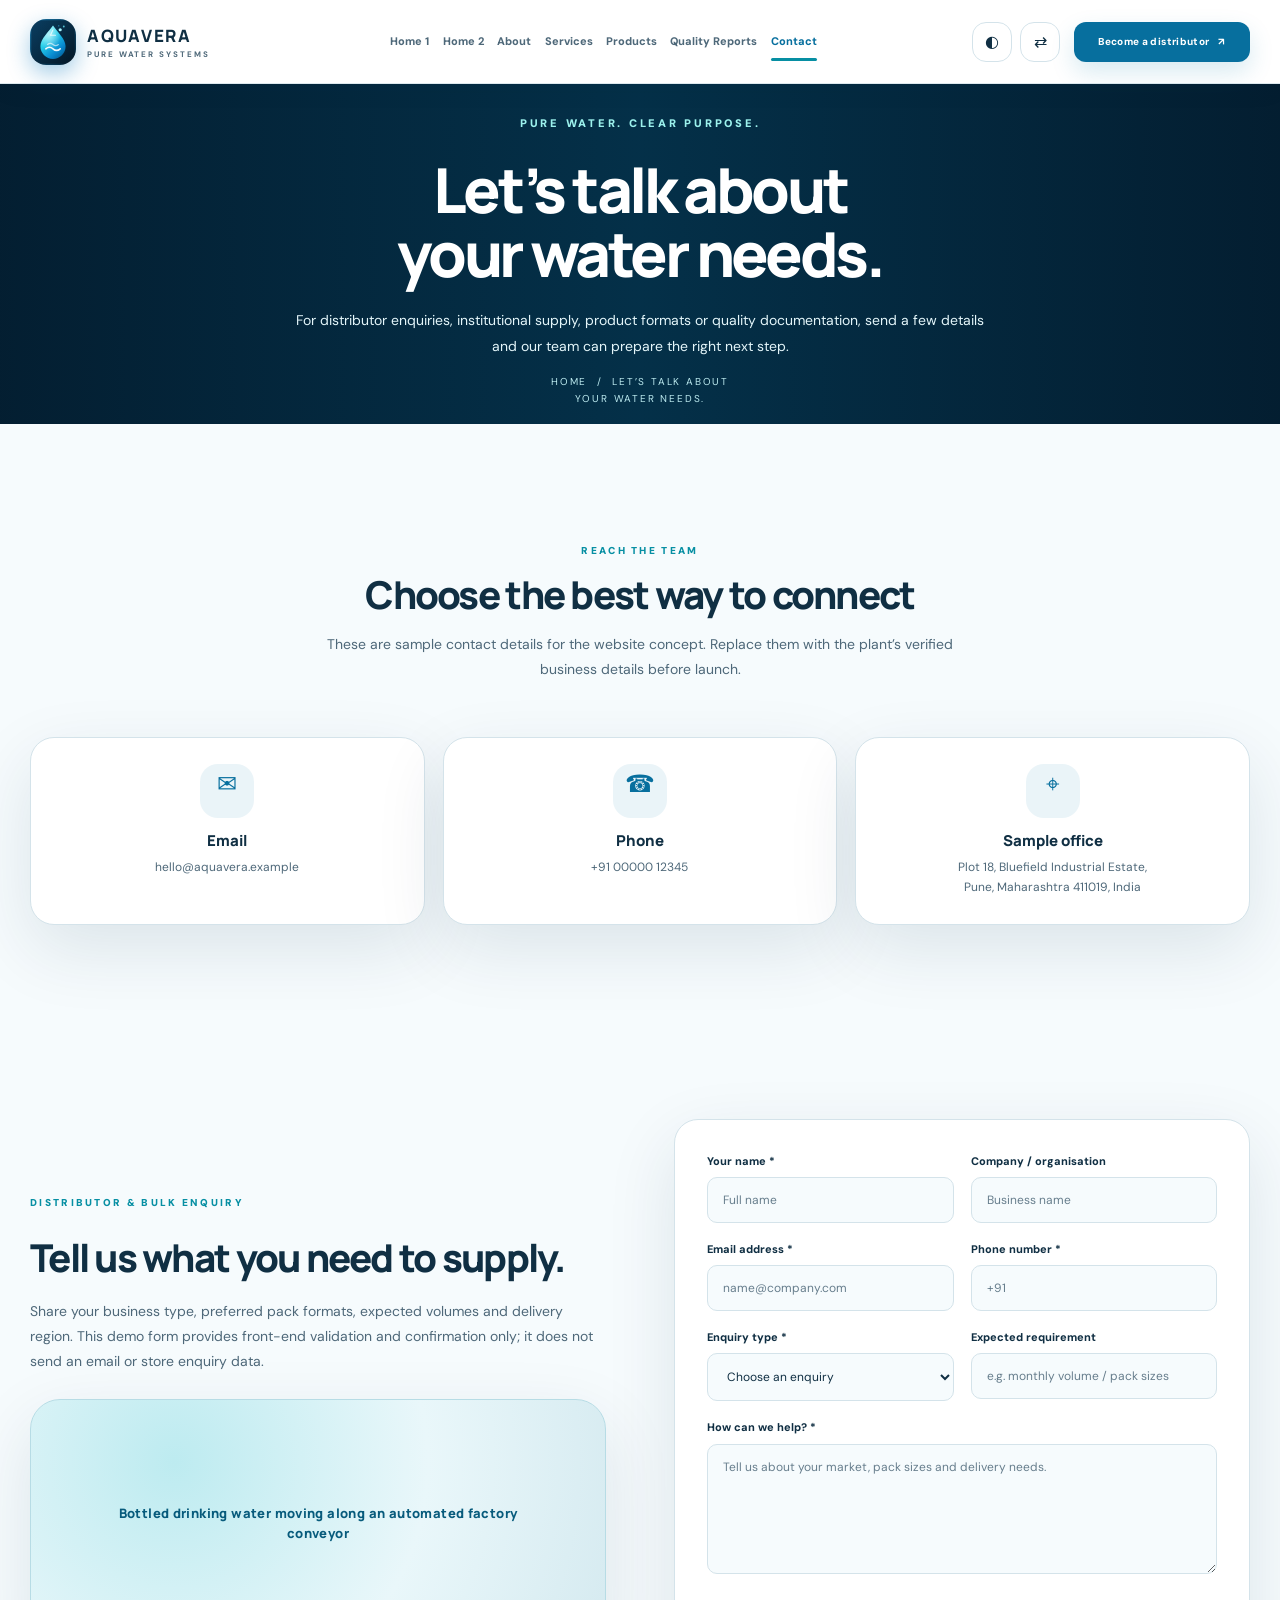
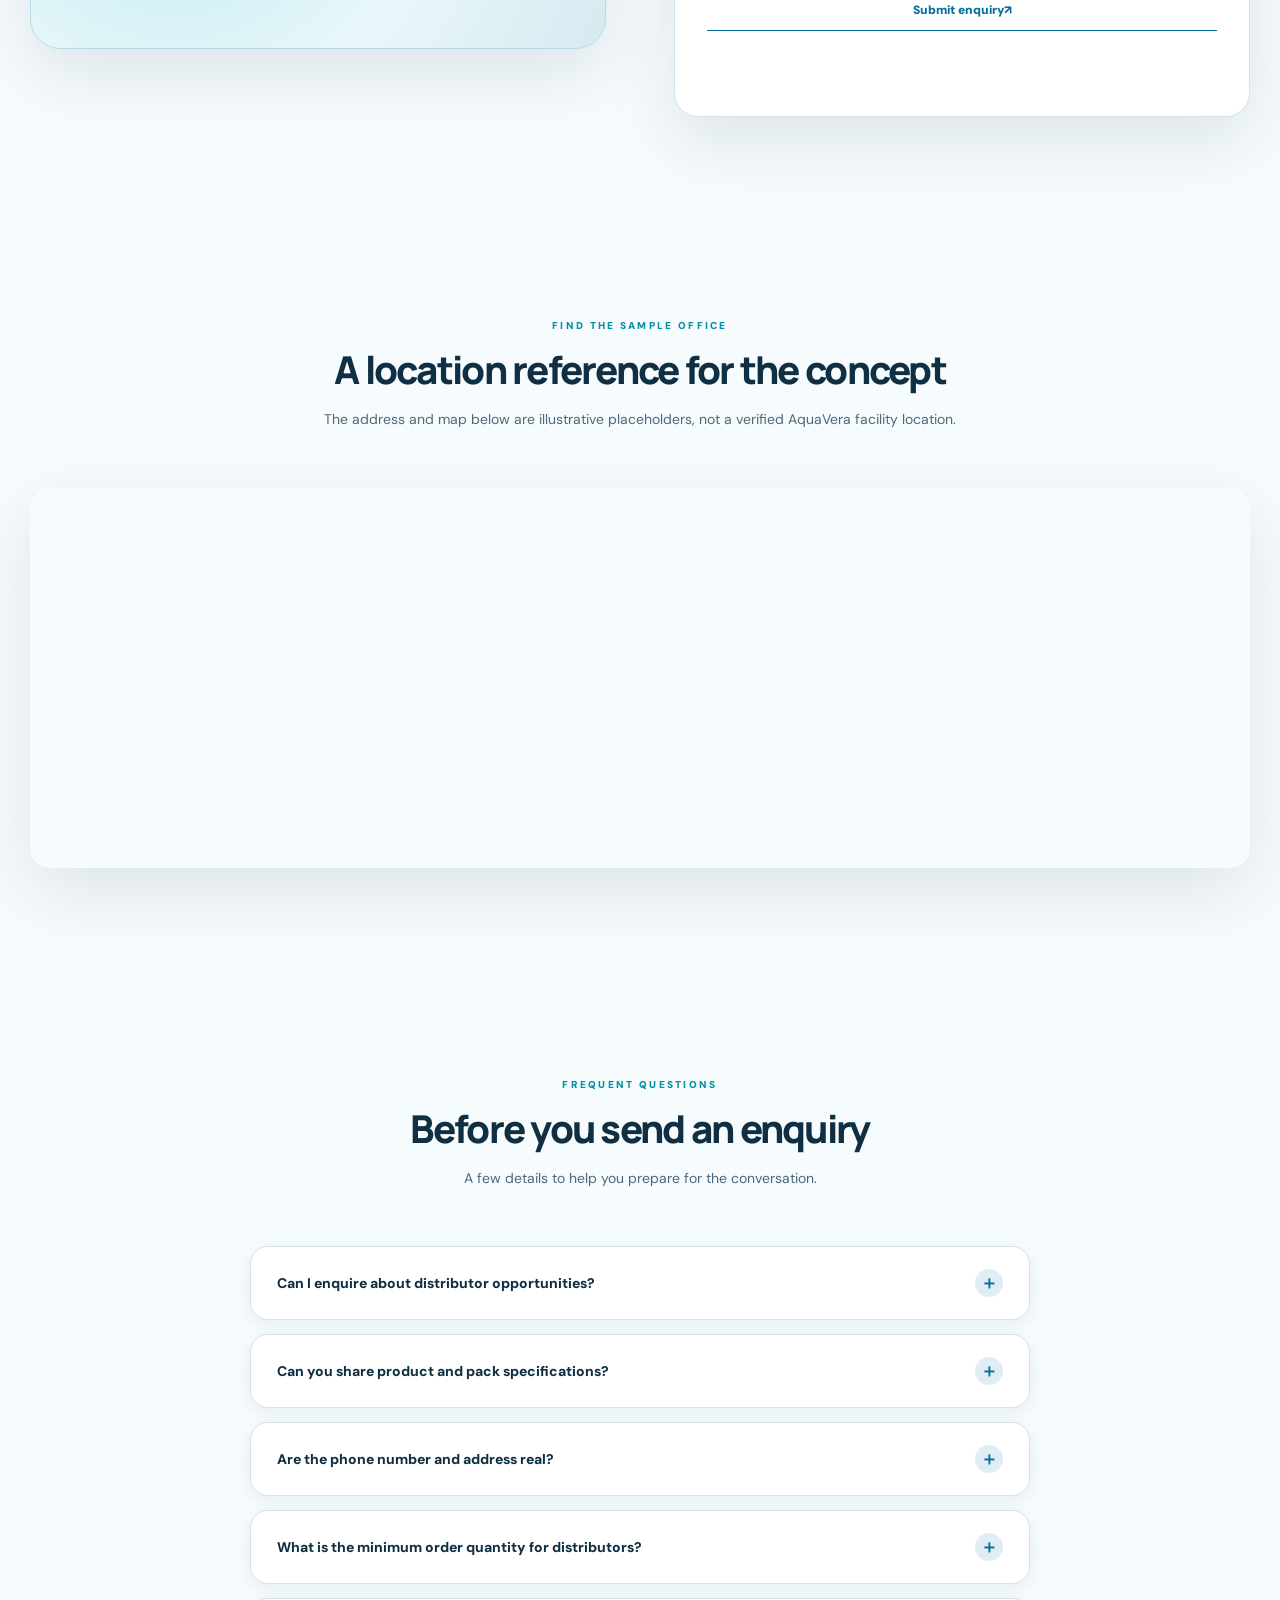
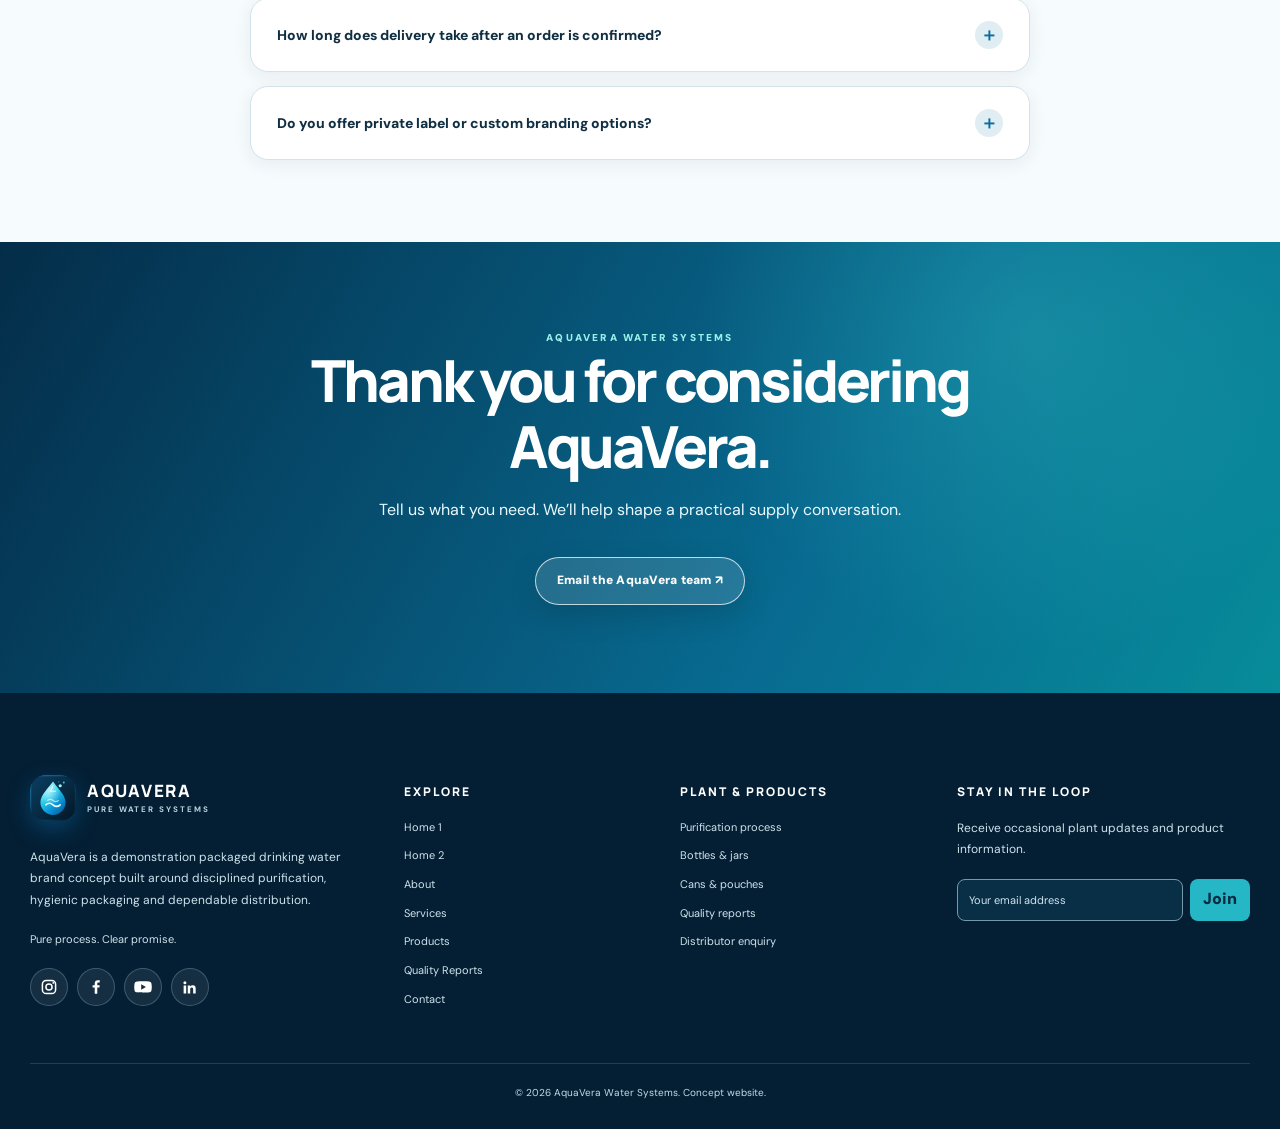
==== commit 047450c4: "2nd comti" ====
--- a/contact.html
+++ b/contact.html
@@ -1,4 +1,4 @@
-<!doctype html><html lang="en" dir="ltr" data-theme="light"><head>
+﻿<!doctype html><html lang="en" dir="ltr" data-theme="light"><head>
 <meta charset="utf-8"><meta name="viewport" content="width=device-width,initial-scale=1">
 <title>Contact | AquaVera</title><meta name="description" content="Contact AquaVera for sample distributor, bulk supply, product and quality enquiries.">
 <meta name="theme-color" content="#087bb8"><link rel="icon" href="assets/favicon.svg" type="image/svg+xml">
@@ -34,7 +34,7 @@
  </div></section><section class="section"><div class="container"><div class="section-head reveal"><span class="eyebrow">FIND THE SAMPLE OFFICE</span><h2>A location reference for the concept</h2><p>The address and map below are illustrative placeholders, not a verified AquaVera facility location.</p></div>
  <iframe class="map-frame reveal" title="Map showing a sample industrial area in Pune" loading="lazy" referrerpolicy="no-referrer-when-downgrade" src="https://www.google.com/maps?q=Bluefield%20Industrial%20Estate%2C%20Pune%2C%20Maharashtra&output=embed"></iframe>
  </div></section><section class="section compact"><div class="container"><div class="section-head reveal"><span class="eyebrow">FREQUENT QUESTIONS</span><h2>Before you send an enquiry</h2><p>A few details to help you prepare for the conversation.</p></div>
- <div class="faq-list"><div class="faq-item"><button class="faq-question" aria-expanded="false">Can I enquire about distributor opportunities? <span>＋</span></button><div class="faq-answer">Yes. Use the enquiry form and select “Become a distributor”. Include your target region, customer channels and estimated monthly requirement.</div></div><div class="faq-item"><button class="faq-question" aria-expanded="false">Can you share product and pack specifications? <span>＋</span></button><div class="faq-answer">Product availability and specifications must be confirmed by the operating plant. You can request the relevant product details through the form.</div></div><div class="faq-item"><button class="faq-question" aria-expanded="false">Are the phone number and address real? <span>＋</span></button><div class="faq-answer">No. They are dummy sample details for this design concept and must be replaced before the website goes live.</div></div></div><div class="faq-item"><button class="faq-question" aria-expanded="false">What is the minimum order quantity for distributors? <span>＋</span></button><div class="faq-answer">Minimum order quantities depend on the pack type and delivery region. Typically, bulk distribution begins at a pallet-level commitment. Contact us through the form for pack-specific MOQ details.</div></div><div class="faq-item"><button class="faq-question" aria-expanded="false">How long does delivery take after an order is confirmed? <span>＋</span></button><div class="faq-answer">Standard dispatch timelines range from 2 to 5 working days depending on stock availability, pack type, and delivery distance. Expedited delivery for large institutional orders can be discussed at the time of enquiry.</div></div><div class="faq-item"><button class="faq-question" aria-expanded="false">Do you offer private label or custom branding options? <span>＋</span></button><div class="faq-answer">Yes. AquaVera can explore private label packaging for established distributors and institutional buyers. This includes custom labels, cap colours, and selected pack formats. Reach out through the enquiry form with your branding brief.</div></div>
+ <div class="faq-list"><div class="faq-item"><button class="faq-question" aria-expanded="false">Can I enquire about distributor opportunities? <span>＋</span></button><div class="faq-answer">Yes. Use the enquiry form and select “Become a distributor”. Include your target region, customer channels and estimated monthly requirement.</div></div><div class="faq-item"><button class="faq-question" aria-expanded="false">Can you share product and pack specifications? <span>＋</span></button><div class="faq-answer">Product availability and specifications must be confirmed by the operating plant. You can request the relevant product details through the form.</div></div><div class="faq-item"><button class="faq-question" aria-expanded="false">Are the phone number and address real? <span>＋</span></button><div class="faq-answer">No. They are dummy sample details for this design concept and must be replaced before the website goes live.</div></div><div class="faq-item"><button class="faq-question" aria-expanded="false">What is the minimum order quantity for distributors? <span>＋</span></button><div class="faq-answer">Minimum order quantities depend on the pack type and delivery region. Typically, bulk distribution begins at a pallet-level commitment. Contact us through the form for pack-specific MOQ details.</div></div><div class="faq-item"><button class="faq-question" aria-expanded="false">How long does delivery take after an order is confirmed? <span>＋</span></button><div class="faq-answer">Standard dispatch timelines range from 2 to 5 working days depending on stock availability, pack type, and delivery distance. Expedited delivery for large institutional orders can be discussed at the time of enquiry.</div></div><div class="faq-item"><button class="faq-question" aria-expanded="false">Do you offer private label or custom branding options? <span>＋</span></button><div class="faq-answer">Yes. AquaVera can explore private label packaging for established distributors and institutional buyers. This includes custom labels, cap colours, and selected pack formats. Reach out through the enquiry form with your branding brief.</div></div>
  </div></section><section class="quote-band"><div class="container reveal"><span class="eyebrow">AQUAVERA WATER SYSTEMS</span><h2>Thank you for considering AquaVera.</h2><p>Tell us what you need. We’ll help shape a practical supply conversation.</p><a class="text-link" href="mailto:hello@aquavera.example">Email the AquaVera team ↗</a></div></section></main><footer class="footer"><div class="container">
      <div class="footer-grid">
       <div><a class="brand" href="index.html" aria-label="AquaVera home"><span class="brand-mark"><span class="brand-drop"></span></span><span class="brand-name">AQUAVERA<small>PURE WATER SYSTEMS</small></span></a><p class="footer-intro">AquaVera is a demonstration packaged drinking water brand concept built around disciplined purification, hygienic packaging and dependable distribution.</p><div class="footer-links"><span>Pure process. Clear promise.</span></div><div class="footer-social" aria-label="Social media links">
--- a/assets/style.css
+++ b/assets/style.css
@@ -1052,3 +1052,277 @@
 }
 .brand-drop{display:none!important}
 .brand-mark:before,.brand-mark:after{display:none!important}
+
+
+/* ==========================================================================
+   DARK THEME — Button / CTA hover contrast fix
+   Problem: --blue-2 resolves to #b0eafa (very light) in dark mode.
+   .btn:hover sets background:var(--blue-2) but keeps color:#fff → invisible text.
+   Fix: override every hover state so text is always legible in dark theme.
+   ========================================================================== */
+
+/* 1. Primary filled button (.btn / .nav-cta)
+      Default hover → light blue bg + white text = invisible.
+      Fix: use a rich mid-blue that keeps white text readable. */
+html[data-theme="dark"] .btn:hover,
+html[data-theme="dark"] .nav-cta:hover {
+  background: #0a7eb8 !important;
+  color: #fff !important;
+  box-shadow: 0 12px 28px rgba(10,126,184,.45);
+}
+
+/* 2. Outline button (.btn-outline)
+      .btn:hover overrides bg to --blue-2 (light); .btn-outline:hover sets color:#fff → invisible.
+      Fix: use the dark-theme --blue (#56c7e8) as bg and pair it with a dark text colour. */
+html[data-theme="dark"] .btn.btn-outline:hover,
+html[data-theme="dark"] a.btn-outline:hover {
+  background: var(--blue) !important;   /* #56c7e8 — vivid on dark surface */
+  color: #061b2b !important;            /* near-black text; high contrast on cyan */
+  border-color: var(--blue) !important;
+  box-shadow: 0 10px 24px rgba(86,199,232,.30);
+}
+
+/* 3. Hero outline buttons (home-2 "Become a partner" etc.)
+      These sit on a dark hero so the existing white colour is correct — but
+      the inherited .btn:hover bg override still washes them out in dark mode. */
+html[data-theme="dark"] .hero .btn-outline:hover {
+  background: rgba(255,255,255,.22) !important;
+  border-color: #fff !important;
+  color: #fff !important;
+  box-shadow: 0 10px 25px rgba(255,255,255,.18);
+}
+
+/* 4. h2-actions outline button (home-2 hero) */
+html[data-theme="dark"] .h2-actions .h2-btn-outline:hover {
+  background: rgba(255,255,255,.22) !important;
+  border-color: #fff !important;
+  color: #fff !important;
+}
+
+/* 5. Nav CTA specific (top-right "Become a distributor" pill) */
+html[data-theme="dark"] .nav-cta:hover {
+  background: #0a7eb8 !important;
+  color: #fff !important;
+}
+
+/* 6. Mobile menu CTA — stays white-on-gradient; just ensure text colour */
+html[data-theme="dark"] .nav-links.mobile-open .mobile-nav-cta:hover {
+  background: linear-gradient(110deg,#0a90c0,#0a6d94) !important;
+  color: #fff !important;
+}
+
+/* 7. Quote-band .btn (white pill on gradient band)
+      .btn:hover overrides bg to --blue-2; quote-band sets color:#075b8d.
+      Fix: keep the white bg and dark text on hover for both themes. */
+.quote-band .btn:hover {
+  background: #e6f9ff !important;
+  color: #07577d !important;
+}
+
+/* 8. Quote-band .text-link hover (products / services pages) */
+html[data-theme="dark"] .quote-band .text-link:hover {
+  background: #fff !important;
+  color: #07577d !important;
+}
+
+/* 9. Plain-submit (contact form "Submit enquiry") — text link style */
+html[data-theme="dark"] .plain-submit:hover {
+  color: var(--aqua) !important;
+  border-color: var(--aqua) !important;
+}
+
+/* 10. Inner-page text-link hover (products / quality / services cards) */
+html[data-theme="dark"] .inner-page main .text-link:hover {
+  color: var(--aqua) !important;
+  border-color: var(--aqua) !important;
+}
+
+/* 11. Modal "Understood" button (quality page) */
+html[data-theme="dark"] .modal-box .btn:hover {
+  background: #0a7eb8 !important;
+  color: #fff !important;
+}
+
+/* 12. Footer newsletter "Join" button */
+html[data-theme="dark"] .footer-newsletter button:hover {
+  background: #1da8b6 !important;
+  color: #fff !important;
+}
+
+/* 13. Tool buttons (theme & RTL toggles) hover — already use --blue via var,
+      but confirm text stays visible in dark mode */
+html[data-theme="dark"] .tool-btn:hover {
+  border-color: var(--aqua);
+  color: var(--aqua);
+}
+
+/* 14. Social icon buttons in footer */
+html[data-theme="dark"] .social-btn:hover {
+  background: #25b7c6 !important;
+  border-color: #25b7c6 !important;
+  color: #052c42 !important;
+}
+
+/* 15. Back-to-top arrow */
+html[data-theme="dark"] .back-top:hover {
+  background: #0a7eb8 !important;
+  color: #fff !important;
+}
+
+/* 16. FAQ question button — ensure text visible on hover */
+html[data-theme="dark"] .faq-question:hover {
+  color: var(--blue);
+}
+
+/* 17. Quality table "View note" text-link buttons */
+html[data-theme="dark"] .text-link[data-report]:hover,
+html[data-theme="dark"] button.text-link:hover {
+  color: var(--aqua) !important;
+  border-color: var(--aqua) !important;
+}
+
+
+/* Products page — gap between product-grid and the split-band section below it.
+   The split-band is nested inside the product section's container div,
+   so it needs explicit top margin to separate from the grid above. */
+.product-grid-premium + section.split-band,
+.product-grid + section.split-band {
+  margin-top: 72px;
+}
+@media(max-width:768px){
+  .product-grid-premium + section.split-band,
+  .product-grid + section.split-band {
+    margin-top: 48px;
+  }
+}
+
+
+/* Products page — the "Cans & Special Formats" split-band section is nested
+   inside the product-range section's container div, sitting flush against
+   the product grid. Add breathing room above it. */
+.product-grid-premium ~ section.split-band,
+.product-grid ~ section.split-band,
+div.container > section.split-band:first-of-type {
+  margin-top: 72px;
+}
+@media(max-width:768px){
+  .product-grid-premium ~ section.split-band,
+  .product-grid ~ section.split-band,
+  div.container > section.split-band:first-of-type {
+    margin-top: 48px;
+  }
+}
+
+
+/* ==========================================================================
+   CONTACT PAGE — FAQ redesign with generous spacing & polished style
+   ========================================================================== */
+
+/* Container: wider, more centred, more breathing room */
+.faq-list {
+  max-width: 780px !important;
+  margin: 0 auto !important;
+  display: flex !important;
+  flex-direction: column !important;
+  gap: 14px !important;    /* clear space between every item */
+}
+
+/* Each item: more padding, softer shadow, left accent strip */
+.faq-item {
+  border: 1px solid var(--line) !important;
+  border-radius: 18px !important;
+  background: var(--surface) !important;
+  overflow: hidden !important;
+  box-shadow: 0 4px 18px rgba(5,47,68,.07) !important;
+  position: relative !important;
+}
+/* coloured left-edge accent bar */
+.faq-item::before {
+  content: "";
+  position: absolute;
+  left: 0; top: 0; bottom: 0;
+  width: 4px;
+  background: linear-gradient(180deg, var(--aqua), var(--blue));
+  border-radius: 18px 0 0 18px;
+  opacity: 0;
+  transition: opacity .25s;
+}
+.faq-item:hover::before,
+.faq-item.open::before {
+  opacity: 1;
+}
+
+/* Question row */
+.faq-question {
+  width: 100% !important;
+  display: flex !important;
+  justify-content: space-between !important;
+  align-items: center !important;
+  gap: 18px !important;
+  padding: 22px 26px !important;
+  border: 0 !important;
+  background: transparent !important;
+  color: var(--text) !important;
+  font-weight: 800 !important;
+  font-size: 14px !important;
+  line-height: 1.5 !important;
+  text-align: start !important;
+  cursor: pointer !important;
+  transition: color .2s !important;
+}
+.faq-question:hover {
+  color: var(--blue) !important;
+}
+
+/* + / × icon */
+.faq-question span {
+  flex: 0 0 28px;
+  width: 28px; height: 28px;
+  display: grid; place-items: center;
+  border-radius: 50%;
+  background: color-mix(in srgb, var(--blue) 12%, transparent);
+  color: var(--blue);
+  font-size: 18px; font-weight: 900;
+  transition: transform .3s cubic-bezier(.2,.8,.2,1), background .2s, color .2s;
+}
+.faq-item.open .faq-question span {
+  transform: rotate(45deg);
+  background: var(--aqua);
+  color: #fff;
+}
+
+/* Answer panel */
+.faq-answer {
+  display: none;
+  padding: 0 26px 22px 26px !important;
+  color: var(--muted) !important;
+  font-size: 13px !important;
+  line-height: 1.85 !important;
+  border-top: 1px solid var(--line);
+  margin: 0 14px;
+}
+.faq-item.open .faq-answer {
+  display: block;
+}
+
+/* Open state: highlight the item */
+.faq-item.open {
+  border-color: color-mix(in srgb, var(--aqua) 55%, var(--line)) !important;
+  box-shadow: 0 8px 28px rgba(5,47,68,.11) !important;
+}
+
+/* Dark theme adjustments */
+html[data-theme="dark"] .faq-item {
+  box-shadow: 0 4px 20px rgba(0,0,0,.22) !important;
+}
+html[data-theme="dark"] .faq-item.open {
+  box-shadow: 0 8px 32px rgba(0,0,0,.32) !important;
+}
+html[data-theme="dark"] .faq-question span {
+  background: color-mix(in srgb, var(--aqua) 18%, transparent);
+}
+
+@media(max-width: 640px) {
+  .faq-question { padding: 18px 18px !important; font-size: 13px !important; }
+  .faq-answer   { padding: 0 18px 18px 18px !important; margin: 0 8px; }
+}
